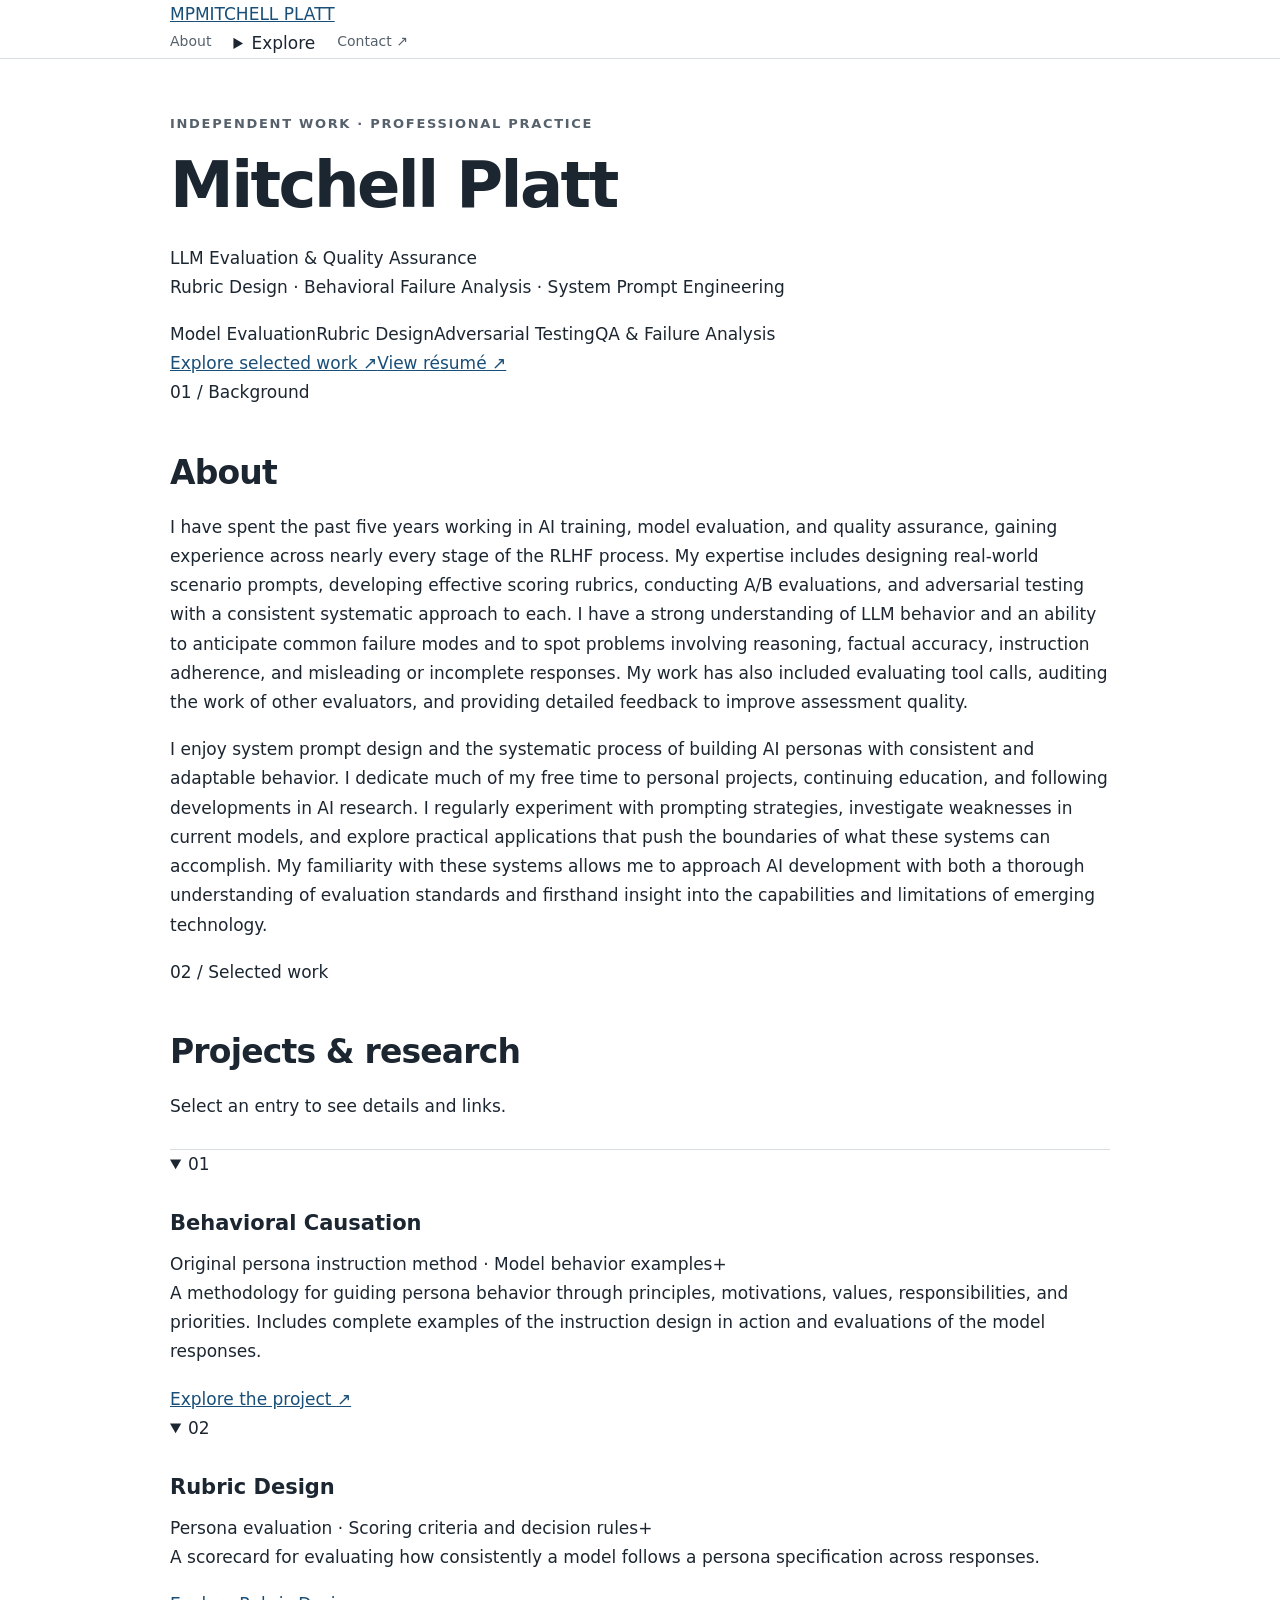
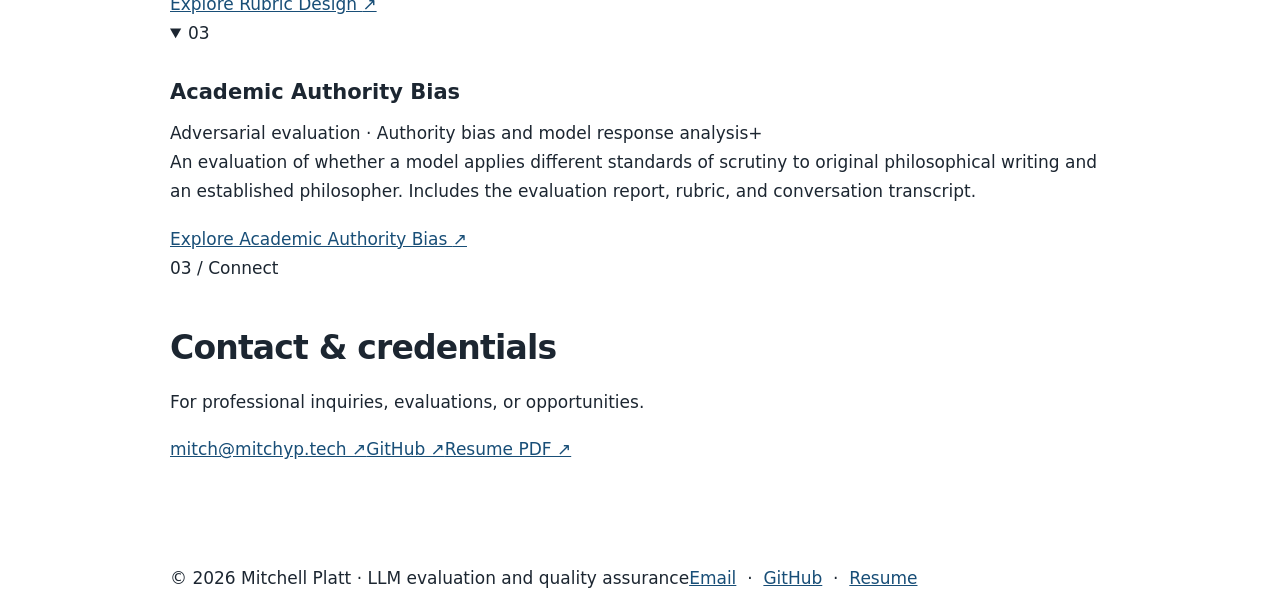
==== index.html @ de51c9d8 "Enhance index.html with meta tags and navigation updates Added meta tags for theme color and descrip" ====
<!doctype html><html lang="en"><head><meta charset="utf-8"><meta name="viewport" content="width=device-width, initial-scale=1"><meta name="theme-color" content="#0a1119"><meta name="description" content="Independent LLM evaluation, quality assurance, rubric design, and behavioral research by Mitchell Platt."><title>Mitchell Platt | LLM Evaluation &amp; Quality Assurance</title><link rel="stylesheet" href="/styles.css"></head><body><header class="site-header"><div class="wrap header-inner"><a class="logo" href="/index.html" aria-label="Home"><span class="logo-mark">MP</span><span>MITCHELL PLATT</span></a><nav class="top-links" aria-label="Main navigation"><a class="hide-mobile" href="/index.html#about">About</a><details class="menu"><summary>Explore</summary><div class="menu-content"><a href="/index.html#work">Selected work</a><a href="/projects/behavioral-causation.html">Behavioral Causation</a><a href="/projects/rubric-design.html">Rubric Design</a><a href="/projects/academic-authority-bias.html">Academic Authority Bias</a><a href="/assets/Mitchell_Platt_Resume.pdf" target="_blank">Resume ↗</a></div></details><a class="hide-mobile" href="mailto:mitch@mitchyp.tech">Contact ↗</a></nav></div></header><main>
<section class="hero"><div class="wrap"><div class="eyebrow tag">Independent work · Professional practice</div><h1><span class="title-gradient">Mitchell Platt</span></h1><p class="hero-sub">LLM Evaluation &amp; Quality Assurance<br>Rubric Design · Behavioral Failure Analysis · System Prompt Engineering</p><div class="microtags"><span>Model Evaluation</span><span>Rubric Design</span><span>Adversarial Testing</span><span>QA &amp; Failure Analysis</span></div><div class="actions"><a class="btn btn-primary" href="#work">Explore selected work <span aria-hidden="true">↗</span></a><a class="btn btn-secondary" href="/assets/Mitchell_Platt_Resume.pdf" target="_blank">View résumé <span aria-hidden="true">↗</span></a></div></div></section>
<section class="section" id="about"><div class="wrap"><div class="section-head"><div><div class="tag">01 / Background</div><h2>About</h2></div></div><div class="bio"><p>I have spent the past five years working in AI training, model evaluation, and quality assurance, gaining experience across nearly every stage of the RLHF process. My expertise includes designing real-world scenario prompts, developing effective scoring rubrics, conducting A/B evaluations, and adversarial testing with a consistent systematic approach to each. I have a strong understanding of LLM behavior and an ability to anticipate common failure modes and to spot problems involving reasoning, factual accuracy, instruction adherence, and misleading or incomplete responses. My work has also included evaluating tool calls, auditing the work of other evaluators, and providing detailed feedback to improve assessment quality.</p><p>I enjoy system prompt design and the systematic process of building AI personas with consistent and adaptable behavior. I dedicate much of my free time to personal projects, continuing education, and following developments in AI research. I regularly experiment with prompting strategies, investigate weaknesses in current models, and explore practical applications that push the boundaries of what these systems can accomplish. My familiarity with these systems allows me to approach AI development with both a thorough understanding of evaluation standards and firsthand insight into the capabilities and limitations of emerging technology.</p></div></div></section>
<section class="section" id="work"><div class="wrap"><div class="section-head"><div><div class="tag">02 / Selected work</div><h2>Projects &amp; research</h2></div><p class="section-note">Select an entry to see details and links.</p></div><div class="work-list">
<details class="work" open><summary><span class="work-number">01</span><span class="work-head"><h3>Behavioral Causation</h3><span class="work-sub">Original persona instruction method · Model behavior examples</span></span><span class="chev" aria-hidden="true">+</span></summary><div class="work-body"><p>A methodology for guiding persona behavior through principles, motivations, values, responsibilities, and priorities. Includes complete examples of the instruction design in action and evaluations of the model responses.</p><a class="inline-link" href="/projects/behavioral-causation.html">Explore the project <span aria-hidden="true">↗</span></a></div></details>
<details class="work" open><summary><span class="work-number">02</span><span class="work-head"><h3>Rubric Design</h3><span class="work-sub">Persona evaluation · Scoring criteria and decision rules</span></span><span class="chev" aria-hidden="true">+</span></summary><div class="work-body"><p>A scorecard for evaluating how consistently a model follows a persona specification across responses.</p><a class="inline-link" href="/projects/rubric-design.html">Explore Rubric Design <span aria-hidden="true">↗</span></a></div></details>
<details class="work" open><summary><span class="work-number">03</span><span class="work-head"><h3>Academic Authority Bias</h3><span class="work-sub">Adversarial evaluation · Authority bias and model response analysis</span></span><span class="chev" aria-hidden="true">+</span></summary><div class="work-body"><p>An evaluation of whether a model applies different standards of scrutiny to original philosophical writing and an established philosopher. Includes the evaluation report, rubric, and conversation transcript.</p><a class="inline-link" href="/projects/academic-authority-bias.html">Explore Academic Authority Bias <span aria-hidden="true">↗</span></a></div></details>
</div></div></section>
<section class="section" id="contact"><div class="wrap"><div class="tag">03 / Connect</div><div class="section-head"><h2>Contact &amp; credentials</h2></div><p class="section-note">For professional inquiries, evaluations, or opportunities.</p><div class="actions"><a class="btn btn-primary" href="mailto:mitch@mitchyp.tech">mitch@mitchyp.tech ↗</a><a class="btn btn-secondary" href="https://github.com/mitch-platt" target="_blank" rel="noopener noreferrer">GitHub ↗</a><a class="btn btn-secondary" href="/assets/Mitchell_Platt_Resume.pdf" target="_blank">Resume PDF ↗</a></div></div></section>
</main><footer class="foot"><div class="wrap foot-inner"><span>© 2026 Mitchell Platt · LLM evaluation and quality assurance</span><span><a href="mailto:mitch@mitchyp.tech">Email</a> &nbsp;·&nbsp; <a href="https://github.com/mitch-platt" target="_blank" rel="noopener noreferrer">GitHub</a> &nbsp;·&nbsp; <a href="/assets/Mitchell_Platt_Resume.pdf">Resume</a></span></div></footer></body></html>
---- styles.css ----
:root{color-scheme:light;--ink:#1c2631;--muted:#56616c;--line:#d7dde3;--bg:#fff;--accent:#184e77}*{box-sizing:border-box}html{scroll-behavior:smooth}body{margin:0;background:var(--bg);color:var(--ink);font:17px/1.72 system-ui,-apple-system,Segoe UI,Arial,sans-serif}a{color:var(--accent)}.wrap{width:min(100% - 44px,940px);margin:auto}.site-header{border-bottom:1px solid var(--line);background:#fff}.header{display:flex;justify-content:space-between;align-items:center;gap:20px;padding:20px 0}.brand{font-size:15px;font-weight:750;text-decoration:none;color:var(--ink);letter-spacing:.035em}nav{display:flex;gap:22px;flex-wrap:wrap}nav a{font-size:14px;text-decoration:none;color:var(--muted)}nav a:hover,a:hover{text-decoration:underline}main{padding:54px 0 100px}.eyebrow{font-size:13px;letter-spacing:.13em;text-transform:uppercase;color:var(--muted);font-weight:650}h1{font-size:clamp(38px,6vw,64px);line-height:1.12;letter-spacing:-.04em;margin:14px 0 22px}h2{font-size:clamp(24px,3vw,33px);line-height:1.3;letter-spacing:-.025em;margin:44px 0 18px}h3{font-size:21px;line-height:1.35;margin:30px 0 12px}p{margin:0 0 18px}.intro{font-size:21px;max-width:740px}.muted{color:var(--muted)}.rule{border:0;border-top:1px solid var(--line);margin:42px 0}.work-list{border-top:1px solid var(--line);margin-top:28px}.work-item{padding:27px 0;border-bottom:1px solid var(--line)}.work-item a{font-size:25px;font-weight:650;letter-spacing:-.025em;text-decoration:none}.work-item p{margin:9px 0 0;color:var(--muted)}.reading{max-width:800px}.reading p{white-space:pre-wrap}.reading ul,.reading ol{padding-left:25px}.reading li{margin:0 0 10px;white-space:pre-wrap}.reading table{border-collapse:collapse;width:100%;font-size:15px;margin:25px 0;display:block;overflow-x:auto}.reading th,.reading td{border:1px solid var(--line);padding:10px 12px;vertical-align:top;min-width:110px}.reading th{background:#f3f6f8;text-align:left}.reading blockquote{margin:22px 0;padding:0 0 0 22px;border-left:3px solid #9ab3c8}.subnav{display:flex;gap:10px;flex-wrap:wrap;margin:30px 0 40px}.subnav a{border:1px solid var(--line);border-radius:4px;padding:8px 12px;text-decoration:none;font-size:14px}.document{padding-top:12px}.document + .document{margin-top:64px;border-top:2px solid var(--line)}.document-title{font-size:28px}.document-source{font-size:13px;color:var(--muted);margin-bottom:25px}.viewer{width:100%;height:78vh;min-height:600px;border:1px solid var(--line)}.footer{border-top:1px solid var(--line);padding:30px 0;color:var(--muted);font-size:14px}.footer a{margin-right:20px}.original-html .actions,.original-html .back,.original-html .project-nav{display:none}.original-html .project-layout{display:block}.original-html .project-content{max-width:800px}.original-html .hero,.original-html .section{padding:0}.original-html .wrap{width:auto}.original-html pre{white-space:pre-wrap;overflow-wrap:anywhere;background:#f4f6f8;padding:18px;font-size:14px}.original-html .persona-block,.original-html .message,.original-html .transcript-entry{border-bottom:1px solid var(--line);padding:14px 0}.original-html details{margin:14px 0}.original-html summary{cursor:pointer;font-weight:600}@media(max-width:650px){body{font-size:16px}.header{align-items:flex-start;flex-direction:column}main{padding-top:35px}.viewer{min-height:460px;height:65vh}}
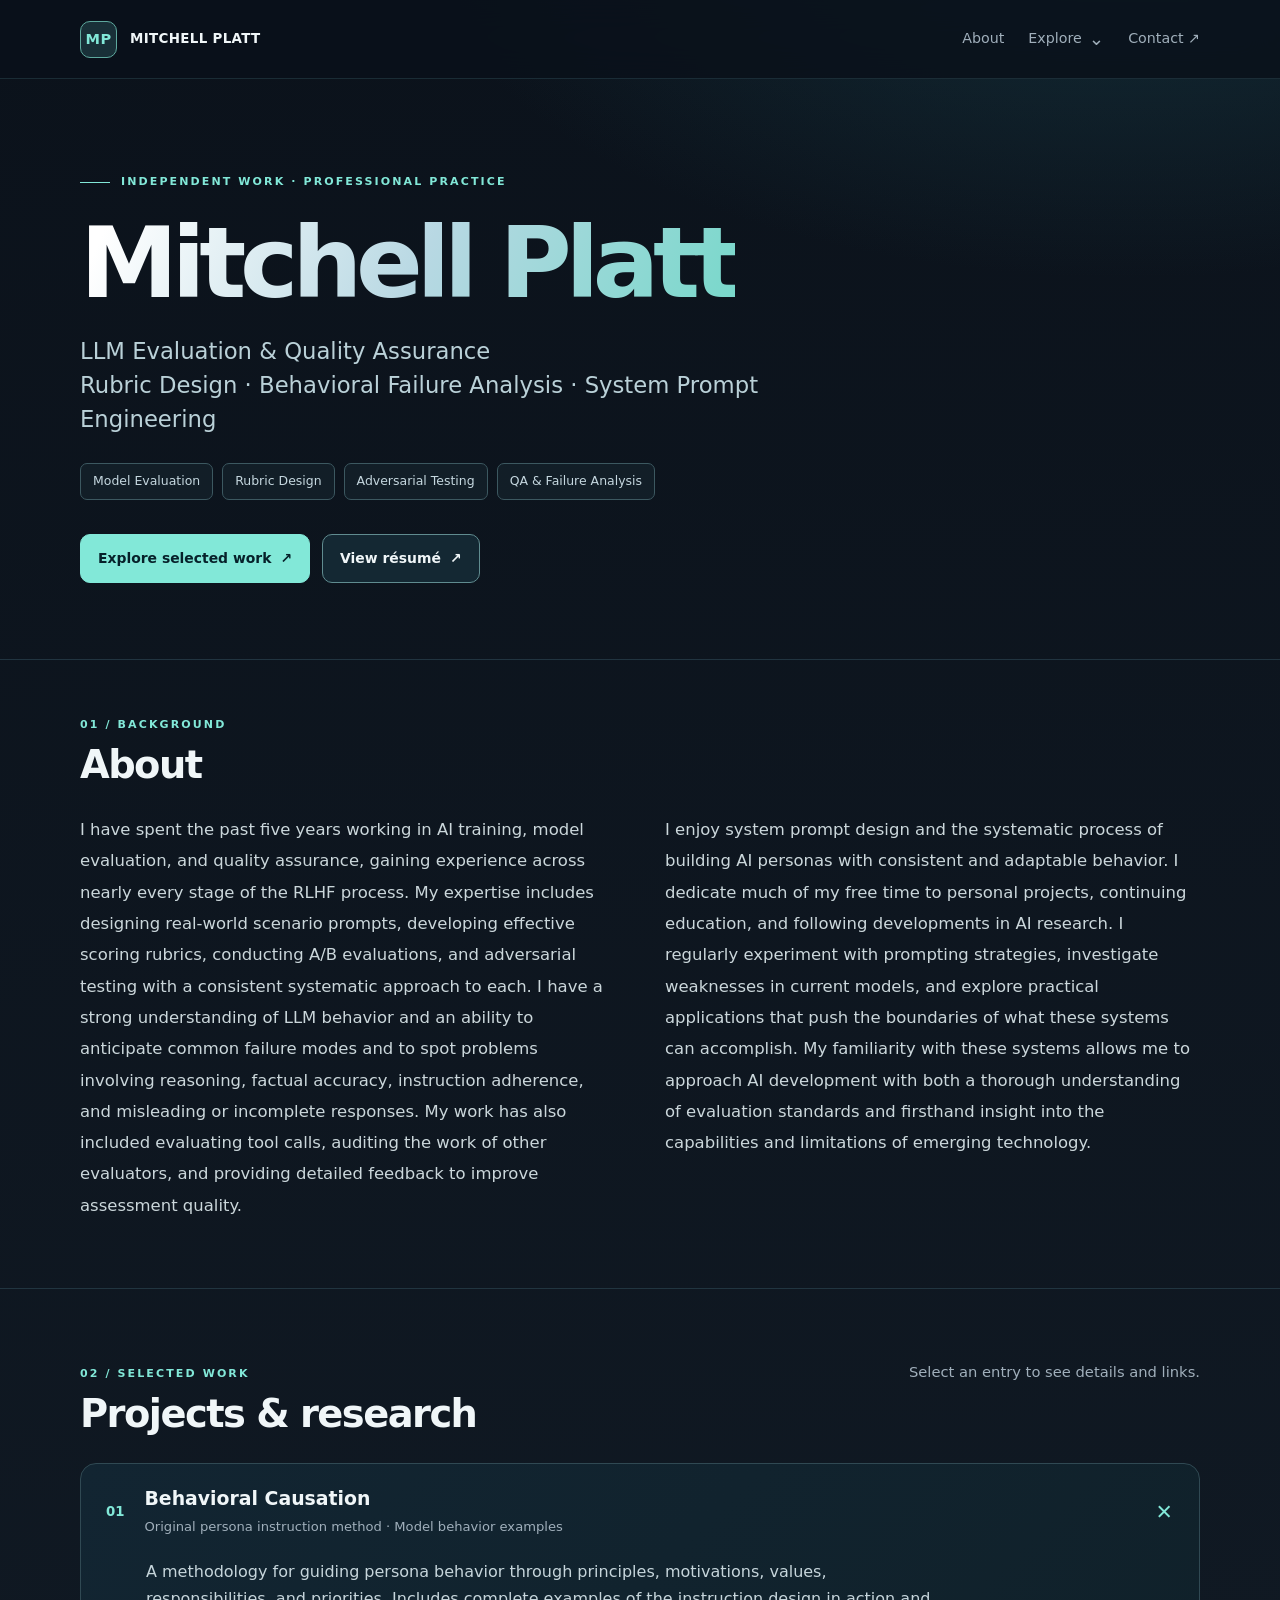
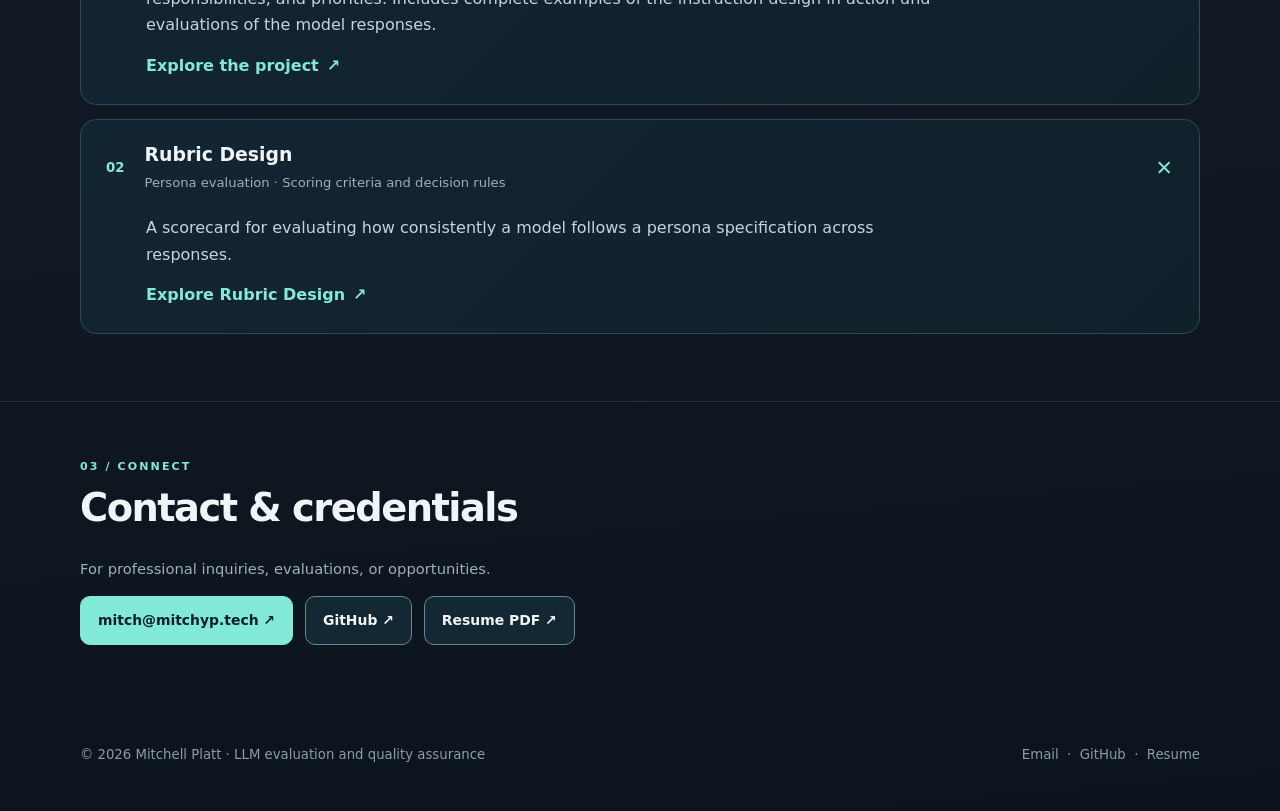
==== commit 041c12f9: "Fix HTML structure and formatting issues" ====
--- a/index.html
+++ b/index.html
@@ -1,10 +1,9 @@
-<!doctype html><html lang="en"><head><meta charset="utf-8"><meta name="viewport" content="width=device-width, initial-scale=1"><meta name="theme-color" content="#0a1119"><meta name="description" content="Independent LLM evaluation, quality assurance, rubric design, and behavioral research by Mitchell Platt."><title>Mitchell Platt | LLM Evaluation &amp; Quality Assurance</title><link rel="stylesheet" href="/styles.css"></head><body><header class="site-header"><div class="wrap header-inner"><a class="logo" href="/index.html" aria-label="Home"><span class="logo-mark">MP</span><span>MITCHELL PLATT</span></a><nav class="top-links" aria-label="Main navigation"><a class="hide-mobile" href="/index.html#about">About</a><details class="menu"><summary>Explore</summary><div class="menu-content"><a href="/index.html#work">Selected work</a><a href="/projects/behavioral-causation.html">Behavioral Causation</a><a href="/projects/rubric-design.html">Rubric Design</a><a href="/projects/academic-authority-bias.html">Academic Authority Bias</a><a href="/assets/Mitchell_Platt_Resume.pdf" target="_blank">Resume ↗</a></div></details><a class="hide-mobile" href="mailto:mitch@mitchyp.tech">Contact ↗</a></nav></div></header><main>
+<!doctype html><html lang="en"><head><meta charset="utf-8"><meta name="viewport" content="width=device-width, initial-scale=1"><meta name="theme-color" content="#0a1119"><meta name="description" content="Independent LLM evaluation, quality assurance, rubric design, and behavioral research by Mitchell Platt."><title>Mitchell Platt | LLM Evaluation &amp; Quality Assurance</title><link rel="stylesheet" href="/styles.css"></head><body><header class="site-header"><div class="wrap header-inner"><a class="logo" href="/index.html" aria-label="Home"><span class="logo-mark">MP</span><span>MITCHELL PLATT</span></a><nav class="top-links" aria-label="Main navigation"><a class="hide-mobile" href="/index.html#about">About</a><details class="menu"><summary>Explore</summary><div class="menu-content"><a href="/index.html#work">Selected work</a><a href="/projects/behavioral-causation.html">Behavioral Causation</a><a href="/projects/rubric-design.html">Rubric Design</a><a href="/assets/Mitchell_Platt_Resume.pdf" target="_blank">Resume ↗</a></div></details><a class="hide-mobile" href="mailto:mitch@mitchyp.tech">Contact ↗</a></nav></div></header><main>
 <section class="hero"><div class="wrap"><div class="eyebrow tag">Independent work · Professional practice</div><h1><span class="title-gradient">Mitchell Platt</span></h1><p class="hero-sub">LLM Evaluation &amp; Quality Assurance<br>Rubric Design · Behavioral Failure Analysis · System Prompt Engineering</p><div class="microtags"><span>Model Evaluation</span><span>Rubric Design</span><span>Adversarial Testing</span><span>QA &amp; Failure Analysis</span></div><div class="actions"><a class="btn btn-primary" href="#work">Explore selected work <span aria-hidden="true">↗</span></a><a class="btn btn-secondary" href="/assets/Mitchell_Platt_Resume.pdf" target="_blank">View résumé <span aria-hidden="true">↗</span></a></div></div></section>
 <section class="section" id="about"><div class="wrap"><div class="section-head"><div><div class="tag">01 / Background</div><h2>About</h2></div></div><div class="bio"><p>I have spent the past five years working in AI training, model evaluation, and quality assurance, gaining experience across nearly every stage of the RLHF process. My expertise includes designing real-world scenario prompts, developing effective scoring rubrics, conducting A/B evaluations, and adversarial testing with a consistent systematic approach to each. I have a strong understanding of LLM behavior and an ability to anticipate common failure modes and to spot problems involving reasoning, factual accuracy, instruction adherence, and misleading or incomplete responses. My work has also included evaluating tool calls, auditing the work of other evaluators, and providing detailed feedback to improve assessment quality.</p><p>I enjoy system prompt design and the systematic process of building AI personas with consistent and adaptable behavior. I dedicate much of my free time to personal projects, continuing education, and following developments in AI research. I regularly experiment with prompting strategies, investigate weaknesses in current models, and explore practical applications that push the boundaries of what these systems can accomplish. My familiarity with these systems allows me to approach AI development with both a thorough understanding of evaluation standards and firsthand insight into the capabilities and limitations of emerging technology.</p></div></div></section>
 <section class="section" id="work"><div class="wrap"><div class="section-head"><div><div class="tag">02 / Selected work</div><h2>Projects &amp; research</h2></div><p class="section-note">Select an entry to see details and links.</p></div><div class="work-list">
 <details class="work" open><summary><span class="work-number">01</span><span class="work-head"><h3>Behavioral Causation</h3><span class="work-sub">Original persona instruction method · Model behavior examples</span></span><span class="chev" aria-hidden="true">+</span></summary><div class="work-body"><p>A methodology for guiding persona behavior through principles, motivations, values, responsibilities, and priorities. Includes complete examples of the instruction design in action and evaluations of the model responses.</p><a class="inline-link" href="/projects/behavioral-causation.html">Explore the project <span aria-hidden="true">↗</span></a></div></details>
 <details class="work" open><summary><span class="work-number">02</span><span class="work-head"><h3>Rubric Design</h3><span class="work-sub">Persona evaluation · Scoring criteria and decision rules</span></span><span class="chev" aria-hidden="true">+</span></summary><div class="work-body"><p>A scorecard for evaluating how consistently a model follows a persona specification across responses.</p><a class="inline-link" href="/projects/rubric-design.html">Explore Rubric Design <span aria-hidden="true">↗</span></a></div></details>
-<details class="work" open><summary><span class="work-number">03</span><span class="work-head"><h3>Academic Authority Bias</h3><span class="work-sub">Adversarial evaluation · Authority bias and model response analysis</span></span><span class="chev" aria-hidden="true">+</span></summary><div class="work-body"><p>An evaluation of whether a model applies different standards of scrutiny to original philosophical writing and an established philosopher. Includes the evaluation report, rubric, and conversation transcript.</p><a class="inline-link" href="/projects/academic-authority-bias.html">Explore Academic Authority Bias <span aria-hidden="true">↗</span></a></div></details>
 </div></div></section>
 <section class="section" id="contact"><div class="wrap"><div class="tag">03 / Connect</div><div class="section-head"><h2>Contact &amp; credentials</h2></div><p class="section-note">For professional inquiries, evaluations, or opportunities.</p><div class="actions"><a class="btn btn-primary" href="mailto:mitch@mitchyp.tech">mitch@mitchyp.tech ↗</a><a class="btn btn-secondary" href="https://github.com/mitch-platt" target="_blank" rel="noopener noreferrer">GitHub ↗</a><a class="btn btn-secondary" href="/assets/Mitchell_Platt_Resume.pdf" target="_blank">Resume PDF ↗</a></div></div></section>
 </main><footer class="foot"><div class="wrap foot-inner"><span>© 2026 Mitchell Platt · LLM evaluation and quality assurance</span><span><a href="mailto:mitch@mitchyp.tech">Email</a> &nbsp;·&nbsp; <a href="https://github.com/mitch-platt" target="_blank" rel="noopener noreferrer">GitHub</a> &nbsp;·&nbsp; <a href="/assets/Mitchell_Platt_Resume.pdf">Resume</a></span></div></footer></body></html>
--- a/styles.css
+++ b/styles.css
@@ -1,2 +1,24 @@
 
-:root{color-scheme:light;--ink:#1c2631;--muted:#56616c;--line:#d7dde3;--bg:#fff;--accent:#184e77}*{box-sizing:border-box}html{scroll-behavior:smooth}body{margin:0;background:var(--bg);color:var(--ink);font:17px/1.72 system-ui,-apple-system,Segoe UI,Arial,sans-serif}a{color:var(--accent)}.wrap{width:min(100% - 44px,940px);margin:auto}.site-header{border-bottom:1px solid var(--line);background:#fff}.header{display:flex;justify-content:space-between;align-items:center;gap:20px;padding:20px 0}.brand{font-size:15px;font-weight:750;text-decoration:none;color:var(--ink);letter-spacing:.035em}nav{display:flex;gap:22px;flex-wrap:wrap}nav a{font-size:14px;text-decoration:none;color:var(--muted)}nav a:hover,a:hover{text-decoration:underline}main{padding:54px 0 100px}.eyebrow{font-size:13px;letter-spacing:.13em;text-transform:uppercase;color:var(--muted);font-weight:650}h1{font-size:clamp(38px,6vw,64px);line-height:1.12;letter-spacing:-.04em;margin:14px 0 22px}h2{font-size:clamp(24px,3vw,33px);line-height:1.3;letter-spacing:-.025em;margin:44px 0 18px}h3{font-size:21px;line-height:1.35;margin:30px 0 12px}p{margin:0 0 18px}.intro{font-size:21px;max-width:740px}.muted{color:var(--muted)}.rule{border:0;border-top:1px solid var(--line);margin:42px 0}.work-list{border-top:1px solid var(--line);margin-top:28px}.work-item{padding:27px 0;border-bottom:1px solid var(--line)}.work-item a{font-size:25px;font-weight:650;letter-spacing:-.025em;text-decoration:none}.work-item p{margin:9px 0 0;color:var(--muted)}.reading{max-width:800px}.reading p{white-space:pre-wrap}.reading ul,.reading ol{padding-left:25px}.reading li{margin:0 0 10px;white-space:pre-wrap}.reading table{border-collapse:collapse;width:100%;font-size:15px;margin:25px 0;display:block;overflow-x:auto}.reading th,.reading td{border:1px solid var(--line);padding:10px 12px;vertical-align:top;min-width:110px}.reading th{background:#f3f6f8;text-align:left}.reading blockquote{margin:22px 0;padding:0 0 0 22px;border-left:3px solid #9ab3c8}.subnav{display:flex;gap:10px;flex-wrap:wrap;margin:30px 0 40px}.subnav a{border:1px solid var(--line);border-radius:4px;padding:8px 12px;text-decoration:none;font-size:14px}.document{padding-top:12px}.document + .document{margin-top:64px;border-top:2px solid var(--line)}.document-title{font-size:28px}.document-source{font-size:13px;color:var(--muted);margin-bottom:25px}.viewer{width:100%;height:78vh;min-height:600px;border:1px solid var(--line)}.footer{border-top:1px solid var(--line);padding:30px 0;color:var(--muted);font-size:14px}.footer a{margin-right:20px}.original-html .actions,.original-html .back,.original-html .project-nav{display:none}.original-html .project-layout{display:block}.original-html .project-content{max-width:800px}.original-html .hero,.original-html .section{padding:0}.original-html .wrap{width:auto}.original-html pre{white-space:pre-wrap;overflow-wrap:anywhere;background:#f4f6f8;padding:18px;font-size:14px}.original-html .persona-block,.original-html .message,.original-html .transcript-entry{border-bottom:1px solid var(--line);padding:14px 0}.original-html details{margin:14px 0}.original-html summary{cursor:pointer;font-weight:600}@media(max-width:650px){body{font-size:16px}.header{align-items:flex-start;flex-direction:column}main{padding-top:35px}.viewer{min-height:460px;height:65vh}}
+:root{color-scheme:dark;--bg:#0a1119;--bg2:#101d29;--panel:#10202c;--ink:#f0f6f8;--muted:#a0afbb;--line:#29414d;--aqua:#82e8d8;--blue:#b2c7f1;--max:1120px}
+*{box-sizing:border-box}html{scroll-behavior:smooth}body{margin:0;background:radial-gradient(ellipse 1000px 520px at 88% -4%,#183d48aa,transparent 72%),linear-gradient(175deg,#0b121b,#101923 70%,#0b131c);color:var(--ink);font-family:Inter,ui-sans-serif,system-ui,-apple-system,BlinkMacSystemFont,"Segoe UI",sans-serif;line-height:1.65;min-height:100vh}
+a{color:inherit;text-decoration:none}a:focus-visible,summary:focus-visible{outline:2px solid var(--aqua);outline-offset:4px;border-radius:3px} .wrap{width:min(var(--max),calc(100% - 64px));margin:0 auto}
+.site-header{position:sticky;top:0;z-index:5;backdrop-filter:blur(16px);background:#0a111bd8;border-bottom:1px solid #29414d91}.header-inner{display:flex;align-items:center;justify-content:space-between;min-height:78px;gap:24px}.logo{display:flex;align-items:center;gap:13px;font-weight:800;letter-spacing:.02em}.logo-mark{height:37px;width:37px;display:grid;place-items:center;border:1px solid #5ea99e;color:var(--aqua);font-size:.91rem;border-radius:10px;background:#193038}.logo span:last-child{font-size:.84rem}.top-links{display:flex;align-items:center;gap:24px;color:var(--muted);font-size:.89rem}.top-links a:hover, .text-link:hover{color:var(--aqua)}.menu{position:relative}.menu summary{cursor:pointer;list-style:none;display:flex;align-items:center;gap:7px}.menu summary::-webkit-details-marker{display:none}.menu summary:after{content:'⌄';font-size:1.15rem}.menu[open] summary:after{transform:rotate(180deg)}.menu-content{position:absolute;right:0;top:34px;background:#122430;border:1px solid var(--line);border-radius:14px;min-width:250px;padding:10px;box-shadow:0 24px 56px #0008}.menu-content a{display:block;padding:10px 12px;border-radius:8px}.menu-content a:hover{background:#1b3541}.tag{font-size:.69rem;letter-spacing:.19em;text-transform:uppercase;font-weight:760;color:var(--aqua)}
+.hero{padding:94px 0 76px;position:relative}.eyebrow{display:flex;align-items:center;gap:11px;margin-bottom:22px}.eyebrow:before{content:'';width:30px;height:1px;background:var(--aqua)}h1{font-size:clamp(3.2rem,7.7vw,6.5rem);line-height:1.02;letter-spacing:-.064em;font-weight:770;margin:0 0 20px}.title-gradient{background:linear-gradient(115deg,#fff 5%,#b8d8e3 52%,#77d8ca);background-clip:text;color:transparent}.hero-sub{font-size:clamp(1.1rem,2vw,1.42rem);max-width:790px;line-height:1.5;font-weight:440;color:#bad1d8;margin:0 0 27px}.microtags{display:flex;gap:9px;flex-wrap:wrap;margin:26px 0 34px}.microtags span{padding:7px 12px;border:1px solid #3c5860;border-radius:7px;color:#c5d7df;font-size:.78rem;background:#1b2d3670}.actions{display:flex;gap:12px;flex-wrap:wrap}.btn{display:inline-flex;align-items:center;justify-content:center;gap:9px;padding:12px 17px;border:1px solid #608c90;border-radius:10px;font-size:.87rem;font-weight:700;transition:.18s}.btn:hover{transform:translateY(-2px);border-color:var(--aqua)}.btn-primary{background:var(--aqua);color:#06212a;border-color:var(--aqua)}.btn-primary:hover{background:#b0f4e9}.btn-secondary{background:#142833}.section{padding:56px 0 67px;border-top:1px solid #29414db6}.section-head{display:flex;align-items:baseline;justify-content:space-between;gap:20px;margin-bottom:28px}.section-head h2{font-size:clamp(1.7rem,3vw,2.5rem);line-height:1.1;letter-spacing:-.04em;margin:10px 0 0}.section-note{color:var(--muted);font-size:.92rem}.bio{columns:2;column-gap:50px;font-size:1.03rem;color:#cbd7db;line-height:1.9}.bio p{margin-top:0;break-inside:avoid}.work-list{display:grid;gap:14px}.work{border:1px solid #304953;border-radius:16px;background:linear-gradient(135deg,#122532,#10212a);overflow:hidden}.work summary{padding:22px 25px;list-style:none;display:flex;align-items:center;gap:20px;cursor:pointer}.work summary::-webkit-details-marker{display:none}.work summary:hover{background:#1b303a}.work-number{font-size:.83rem;font-weight:750;color:var(--aqua);font-variant-numeric:tabular-nums}.work-head{flex:1;min-width:0}.work h3{margin:0;font-size:1.18rem;line-height:1.3}.work-sub{display:block;margin-top:5px;color:var(--muted);font-size:.82rem}.chev{font-size:1.5rem;color:var(--aqua);transition:transform .15s}.work[open] .chev{transform:rotate(45deg)}.work-body{padding:0 25px 25px 65px;color:#c6d5db}.work-body p{max-width:800px;margin:0 0 14px}.inline-link{display:inline-flex;color:var(--aqua);gap:8px;align-items:center;font-weight:700}.inline-link:hover{text-decoration:underline}.rule{height:1px;background:var(--line);margin:25px 0}.foot{padding:32px 0 45px;color:#899da8;font-size:.83rem}.foot-inner{display:flex;gap:20px;flex-wrap:wrap;justify-content:space-between}.foot a:hover{color:var(--aqua)}
+.project{padding:68px 0 85px}.back{font-size:.88rem;color:var(--aqua);display:inline-block;margin-bottom:36px}.project h1{font-size:clamp(2.6rem,6vw,4.7rem);max-width:970px}.lead{font-size:1.19rem;color:#bacfd7;max-width:800px;line-height:1.75}.project-layout{display:grid;grid-template-columns:220px minmax(0,1fr);gap:46px;margin-top:62px}.project-nav{align-self:start;position:sticky;top:108px;border-left:1px solid var(--line);padding-left:17px;font-size:.86rem}.project-nav a{display:block;color:var(--muted);padding:6px 0}.project-nav a:hover{color:var(--aqua)}.project-content{min-width:0}.project-content section{padding-bottom:30px;border-bottom:1px solid var(--line);margin-bottom:42px}.project-content h2{font-size:1.8rem;letter-spacing:-.035em;line-height:1.2;margin:0 0 20px}.project-content p{color:#cedce1;line-height:1.83;margin:0 0 16px}.note{border-left:3px solid var(--aqua);padding:16px 20px;background:#14323a;color:#cbdde0;border-radius:0 10px 10px 0;font-size:.89rem;line-height:1.6}.long-text{border:1px solid var(--line);border-radius:14px;background:#0b1821;padding:22px;margin:16px 0 20px;white-space:normal}.long-text p{font-size:.92rem;margin:0 0 16px}.long-text p:last-child{margin-bottom:0}.case{border:1px solid var(--line);border-radius:14px;margin:16px 0;background:#10202b;overflow:hidden}.case summary{list-style:none;cursor:pointer;padding:16px 20px;font-size:.91rem;font-weight:700}.case summary::-webkit-details-marker{display:none}.case summary:after{content:'+';float:right;color:var(--aqua);font-size:1.1rem}.case[open] summary:after{content:'−'}.case-body{border-top:1px solid var(--line);padding:22px}.small-title{font-weight:750;color:var(--aqua)!important;font-size:.7rem!important;letter-spacing:.13em;text-transform:uppercase;margin:0 0 10px!important}
+@media(max-width:760px){.wrap{width:min(100% - 36px,var(--max))}.site-header .header-inner{min-height:68px}.hero{padding:70px 0 58px}.bio{columns:1}.section{padding:46px 0}.top-links{gap:13px}.top-links>.hide-mobile{display:none}.work summary{padding:19px}.work-body{padding:0 18px 22px 44px}.project-layout{display:block;margin-top:38px}.project-nav{display:none}.project{padding:45px 0}.foot-inner{display:block}.foot-inner span{display:block;margin-bottom:9px}}
+@media(prefers-reduced-motion:reduce){html{scroll-behavior:auto}*{transition:none!important}}
+
+/* Behavioral Causation: side-by-side persona demonstrations */
+.persona-grid{display:grid;grid-template-columns:repeat(2,minmax(0,1fr));gap:22px;align-items:start;margin-top:28px}
+.persona-panel{min-width:0}
+.persona-panel h3{font-size:1.35rem;letter-spacing:-.025em;line-height:1.3;margin:0 0 6px}
+.project-content .persona-subtitle{font-size:.9rem;color:var(--muted);margin-bottom:19px;min-height:2.4em}
+.persona-panel .persona-instructions{margin:10px 0 24px;overflow-wrap:anywhere}
+.persona-panel .persona-instructions p{font-size:.89rem;line-height:1.7}
+.conversation-heading{font-size:1rem;margin:0 0 12px;color:var(--ink)}
+.persona-panel .case{margin:12px 0}
+.persona-panel .case summary{line-height:1.5;overflow-wrap:anywhere}
+.persona-panel .case-body{padding:18px}
+.persona-panel .case-body p{font-size:.91rem;overflow-wrap:anywhere;line-height:1.75}
+.evaluation-placeholder{font-style:italic;color:var(--muted)!important}
+@media(max-width:1020px){.persona-grid{grid-template-columns:1fr;gap:35px}.project-content .persona-subtitle{min-height:0}}
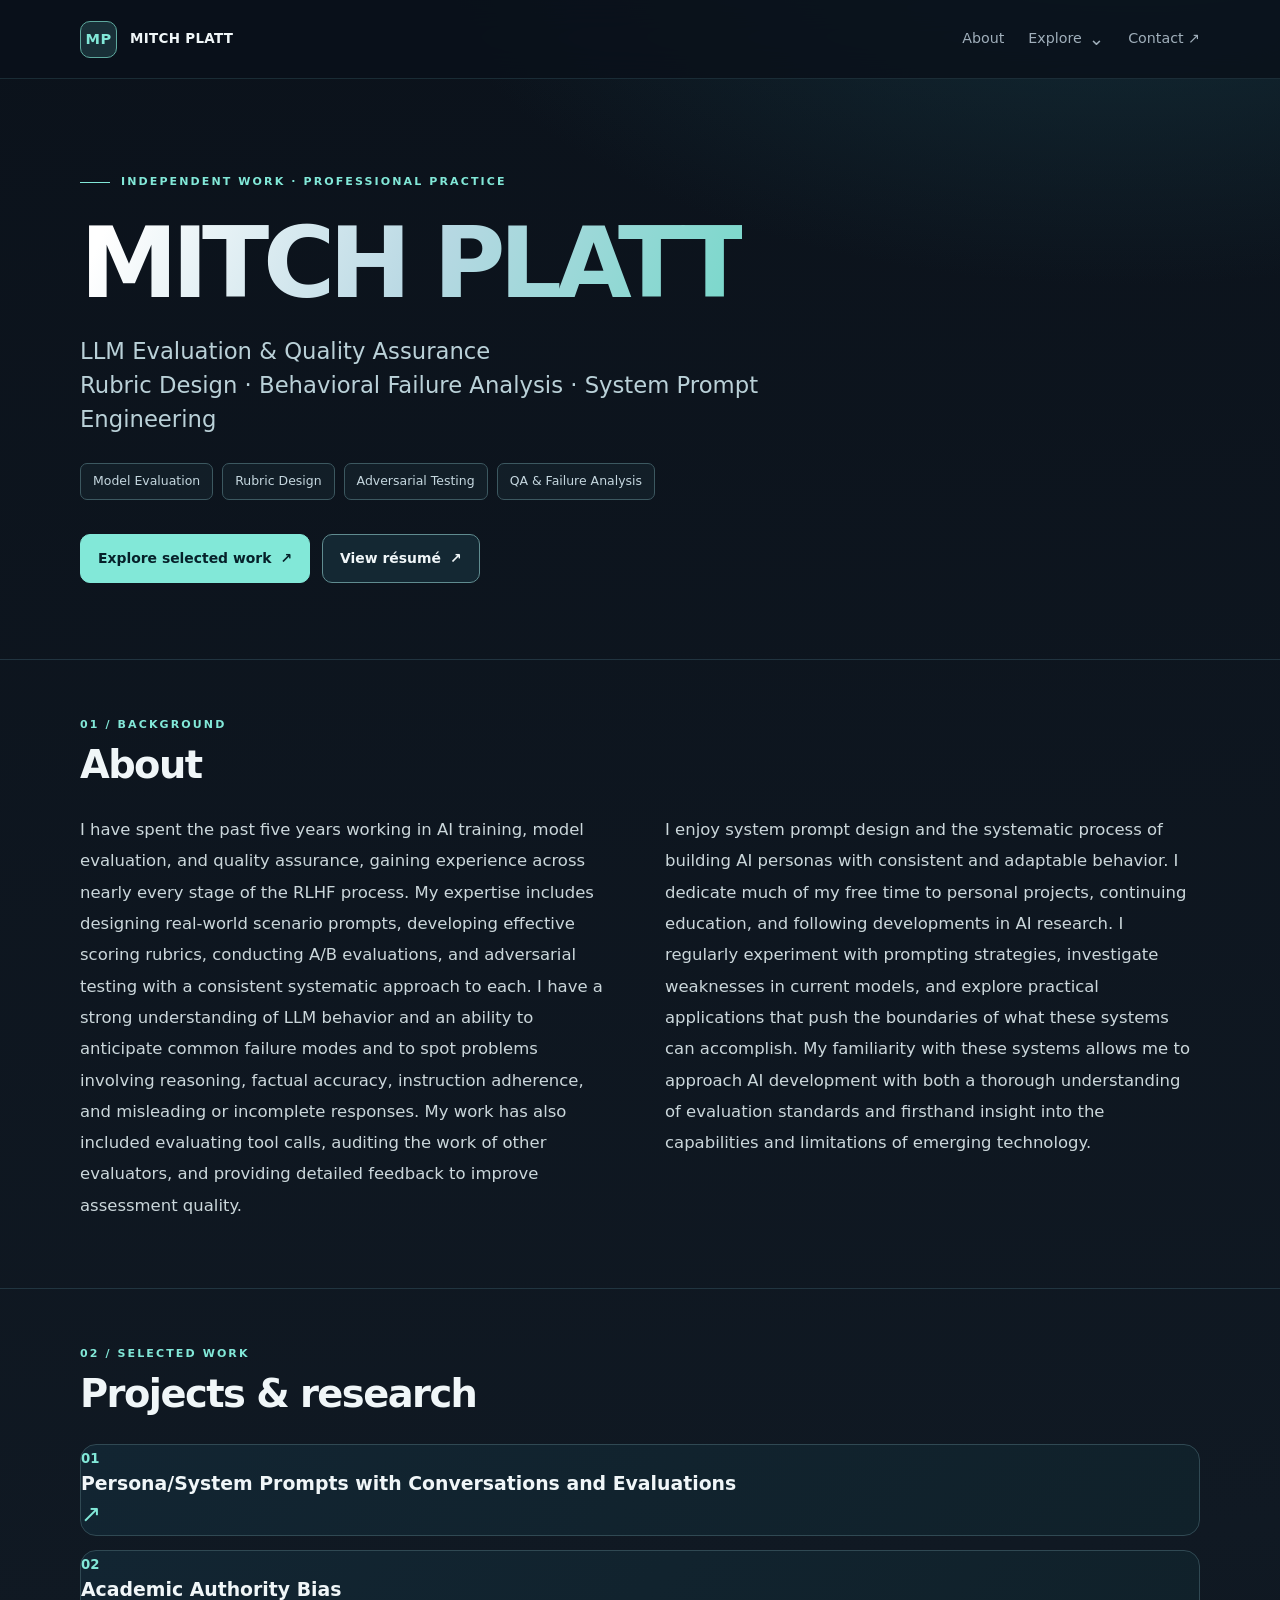
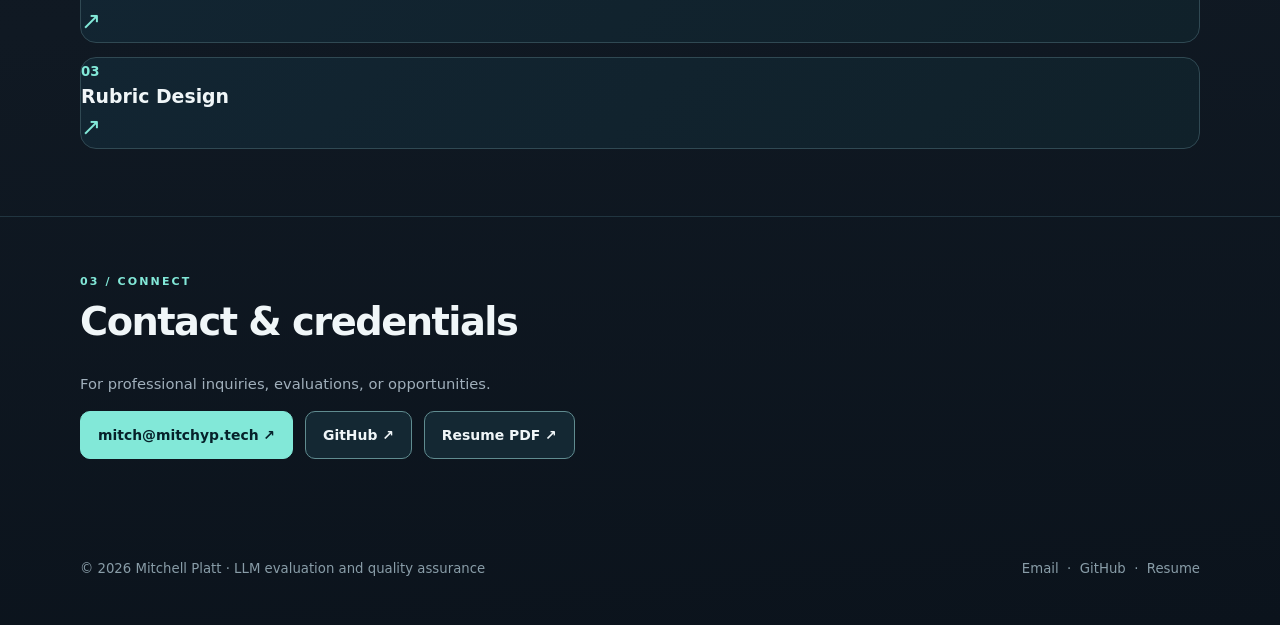
==== commit b60a8dc9: "Refactor index.html for improved structure and content Updated HTML structure and content for clarit" ====
--- a/index.html
+++ b/index.html
@@ -1,9 +1,7 @@
-<!doctype html><html lang="en"><head><meta charset="utf-8"><meta name="viewport" content="width=device-width, initial-scale=1"><meta name="theme-color" content="#0a1119"><meta name="description" content="Independent LLM evaluation, quality assurance, rubric design, and behavioral research by Mitchell Platt."><title>Mitchell Platt | LLM Evaluation &amp; Quality Assurance</title><link rel="stylesheet" href="/styles.css"></head><body><header class="site-header"><div class="wrap header-inner"><a class="logo" href="/index.html" aria-label="Home"><span class="logo-mark">MP</span><span>MITCHELL PLATT</span></a><nav class="top-links" aria-label="Main navigation"><a class="hide-mobile" href="/index.html#about">About</a><details class="menu"><summary>Explore</summary><div class="menu-content"><a href="/index.html#work">Selected work</a><a href="/projects/behavioral-causation.html">Behavioral Causation</a><a href="/projects/rubric-design.html">Rubric Design</a><a href="/assets/Mitchell_Platt_Resume.pdf" target="_blank">Resume ↗</a></div></details><a class="hide-mobile" href="mailto:mitch@mitchyp.tech">Contact ↗</a></nav></div></header><main>
-<section class="hero"><div class="wrap"><div class="eyebrow tag">Independent work · Professional practice</div><h1><span class="title-gradient">Mitchell Platt</span></h1><p class="hero-sub">LLM Evaluation &amp; Quality Assurance<br>Rubric Design · Behavioral Failure Analysis · System Prompt Engineering</p><div class="microtags"><span>Model Evaluation</span><span>Rubric Design</span><span>Adversarial Testing</span><span>QA &amp; Failure Analysis</span></div><div class="actions"><a class="btn btn-primary" href="#work">Explore selected work <span aria-hidden="true">↗</span></a><a class="btn btn-secondary" href="/assets/Mitchell_Platt_Resume.pdf" target="_blank">View résumé <span aria-hidden="true">↗</span></a></div></div></section>
+<!DOCTYPE html>
+<html lang="en"><head><meta charset="utf-8"/><meta content="width=device-width, initial-scale=1" name="viewport"/><meta content="#0a1119" name="theme-color"/><meta content="Independent LLM evaluation, quality assurance, rubric design, and behavioral research by Mitchell Platt." name="description"/><title>MITCH PLATT | LLM Evaluation &amp; Quality Assurance</title><link href="/styles.css" rel="stylesheet"/></head><body><header class="site-header"><div class="wrap header-inner"><a aria-label="Home" class="logo" href="/index.html"><span class="logo-mark">MP</span><span>MITCH PLATT</span></a><nav aria-label="Main navigation" class="top-links"><a class="hide-mobile" href="/index.html#about">About</a><details class="menu"><summary>Explore</summary><div class="menu-content"><a href="/index.html#work">Selected work</a><a href="/projects/persona-system-prompts.html">Persona/System Prompts with Conversations and Evaluations</a><a href="/projects/academic-authority-bias.html">Academic Authority Bias</a><a href="/projects/rubric-design.html">Rubric Design</a><a href="/assets/Mitchell_Platt_Resume.pdf">Resume ↗</a></div></details><a class="hide-mobile" href="mailto:mitch@mitchyp.tech">Contact ↗</a></nav></div></header><main>
+<section class="hero"><div class="wrap"><div class="eyebrow tag">Independent work · Professional practice</div><h1><span class="title-gradient">MITCH PLATT</span></h1><p class="hero-sub">LLM Evaluation &amp; Quality Assurance<br/>Rubric Design · Behavioral Failure Analysis · System Prompt Engineering</p><div class="microtags"><span>Model Evaluation</span><span>Rubric Design</span><span>Adversarial Testing</span><span>QA &amp; Failure Analysis</span></div><div class="actions"><a class="btn btn-primary" href="#work">Explore selected work <span aria-hidden="true">↗</span></a><a class="btn btn-secondary" href="/assets/Mitchell_Platt_Resume.pdf" target="_blank">View résumé <span aria-hidden="true">↗</span></a></div></div></section>
 <section class="section" id="about"><div class="wrap"><div class="section-head"><div><div class="tag">01 / Background</div><h2>About</h2></div></div><div class="bio"><p>I have spent the past five years working in AI training, model evaluation, and quality assurance, gaining experience across nearly every stage of the RLHF process. My expertise includes designing real-world scenario prompts, developing effective scoring rubrics, conducting A/B evaluations, and adversarial testing with a consistent systematic approach to each. I have a strong understanding of LLM behavior and an ability to anticipate common failure modes and to spot problems involving reasoning, factual accuracy, instruction adherence, and misleading or incomplete responses. My work has also included evaluating tool calls, auditing the work of other evaluators, and providing detailed feedback to improve assessment quality.</p><p>I enjoy system prompt design and the systematic process of building AI personas with consistent and adaptable behavior. I dedicate much of my free time to personal projects, continuing education, and following developments in AI research. I regularly experiment with prompting strategies, investigate weaknesses in current models, and explore practical applications that push the boundaries of what these systems can accomplish. My familiarity with these systems allows me to approach AI development with both a thorough understanding of evaluation standards and firsthand insight into the capabilities and limitations of emerging technology.</p></div></div></section>
-<section class="section" id="work"><div class="wrap"><div class="section-head"><div><div class="tag">02 / Selected work</div><h2>Projects &amp; research</h2></div><p class="section-note">Select an entry to see details and links.</p></div><div class="work-list">
-<details class="work" open><summary><span class="work-number">01</span><span class="work-head"><h3>Behavioral Causation</h3><span class="work-sub">Original persona instruction method · Model behavior examples</span></span><span class="chev" aria-hidden="true">+</span></summary><div class="work-body"><p>A methodology for guiding persona behavior through principles, motivations, values, responsibilities, and priorities. Includes complete examples of the instruction design in action and evaluations of the model responses.</p><a class="inline-link" href="/projects/behavioral-causation.html">Explore the project <span aria-hidden="true">↗</span></a></div></details>
-<details class="work" open><summary><span class="work-number">02</span><span class="work-head"><h3>Rubric Design</h3><span class="work-sub">Persona evaluation · Scoring criteria and decision rules</span></span><span class="chev" aria-hidden="true">+</span></summary><div class="work-body"><p>A scorecard for evaluating how consistently a model follows a persona specification across responses.</p><a class="inline-link" href="/projects/rubric-design.html">Explore Rubric Design <span aria-hidden="true">↗</span></a></div></details>
-</div></div></section>
-<section class="section" id="contact"><div class="wrap"><div class="tag">03 / Connect</div><div class="section-head"><h2>Contact &amp; credentials</h2></div><p class="section-note">For professional inquiries, evaluations, or opportunities.</p><div class="actions"><a class="btn btn-primary" href="mailto:mitch@mitchyp.tech">mitch@mitchyp.tech ↗</a><a class="btn btn-secondary" href="https://github.com/mitch-platt" target="_blank" rel="noopener noreferrer">GitHub ↗</a><a class="btn btn-secondary" href="/assets/Mitchell_Platt_Resume.pdf" target="_blank">Resume PDF ↗</a></div></div></section>
-</main><footer class="foot"><div class="wrap foot-inner"><span>© 2026 Mitchell Platt · LLM evaluation and quality assurance</span><span><a href="mailto:mitch@mitchyp.tech">Email</a> &nbsp;·&nbsp; <a href="https://github.com/mitch-platt" target="_blank" rel="noopener noreferrer">GitHub</a> &nbsp;·&nbsp; <a href="/assets/Mitchell_Platt_Resume.pdf">Resume</a></span></div></footer></body></html>
+<section class="section" id="work"><div class="wrap"><div class="section-head"><div><div class="tag">02 / Selected work</div><h2>Projects &amp; research</h2></div></div><div class="work-list"><a class="work project-tile" href="/projects/persona-system-prompts.html"><span class="work-number">01</span><span class="work-head"><h3>Persona/System Prompts with Conversations and Evaluations</h3></span><span aria-hidden="true" class="chev">↗</span></a><a class="work project-tile" href="/projects/academic-authority-bias.html"><span class="work-number">02</span><span class="work-head"><h3>Academic Authority Bias</h3></span><span aria-hidden="true" class="chev">↗</span></a><a class="work project-tile" href="/projects/rubric-design.html"><span class="work-number">03</span><span class="work-head"><h3>Rubric Design</h3></span><span aria-hidden="true" class="chev">↗</span></a></div></div></section>
+<section class="section" id="contact"><div class="wrap"><div class="tag">03 / Connect</div><div class="section-head"><h2>Contact &amp; credentials</h2></div><p class="section-note">For professional inquiries, evaluations, or opportunities.</p><div class="actions"><a class="btn btn-primary" href="mailto:mitch@mitchyp.tech">mitch@mitchyp.tech ↗</a><a class="btn btn-secondary" href="https://github.com/mitch-platt" rel="noopener noreferrer" target="_blank">GitHub ↗</a><a class="btn btn-secondary" href="/assets/Mitchell_Platt_Resume.pdf" target="_blank">Resume PDF ↗</a></div></div></section>
+</main><footer class="foot"><div class="wrap foot-inner"><span>© 2026 Mitchell Platt · LLM evaluation and quality assurance</span><span><a href="mailto:mitch@mitchyp.tech">Email</a>  ·  <a href="https://github.com/mitch-platt" rel="noopener noreferrer" target="_blank">GitHub</a>  ·  <a href="/assets/Mitchell_Platt_Resume.pdf">Resume</a></span></div></footer></body></html>
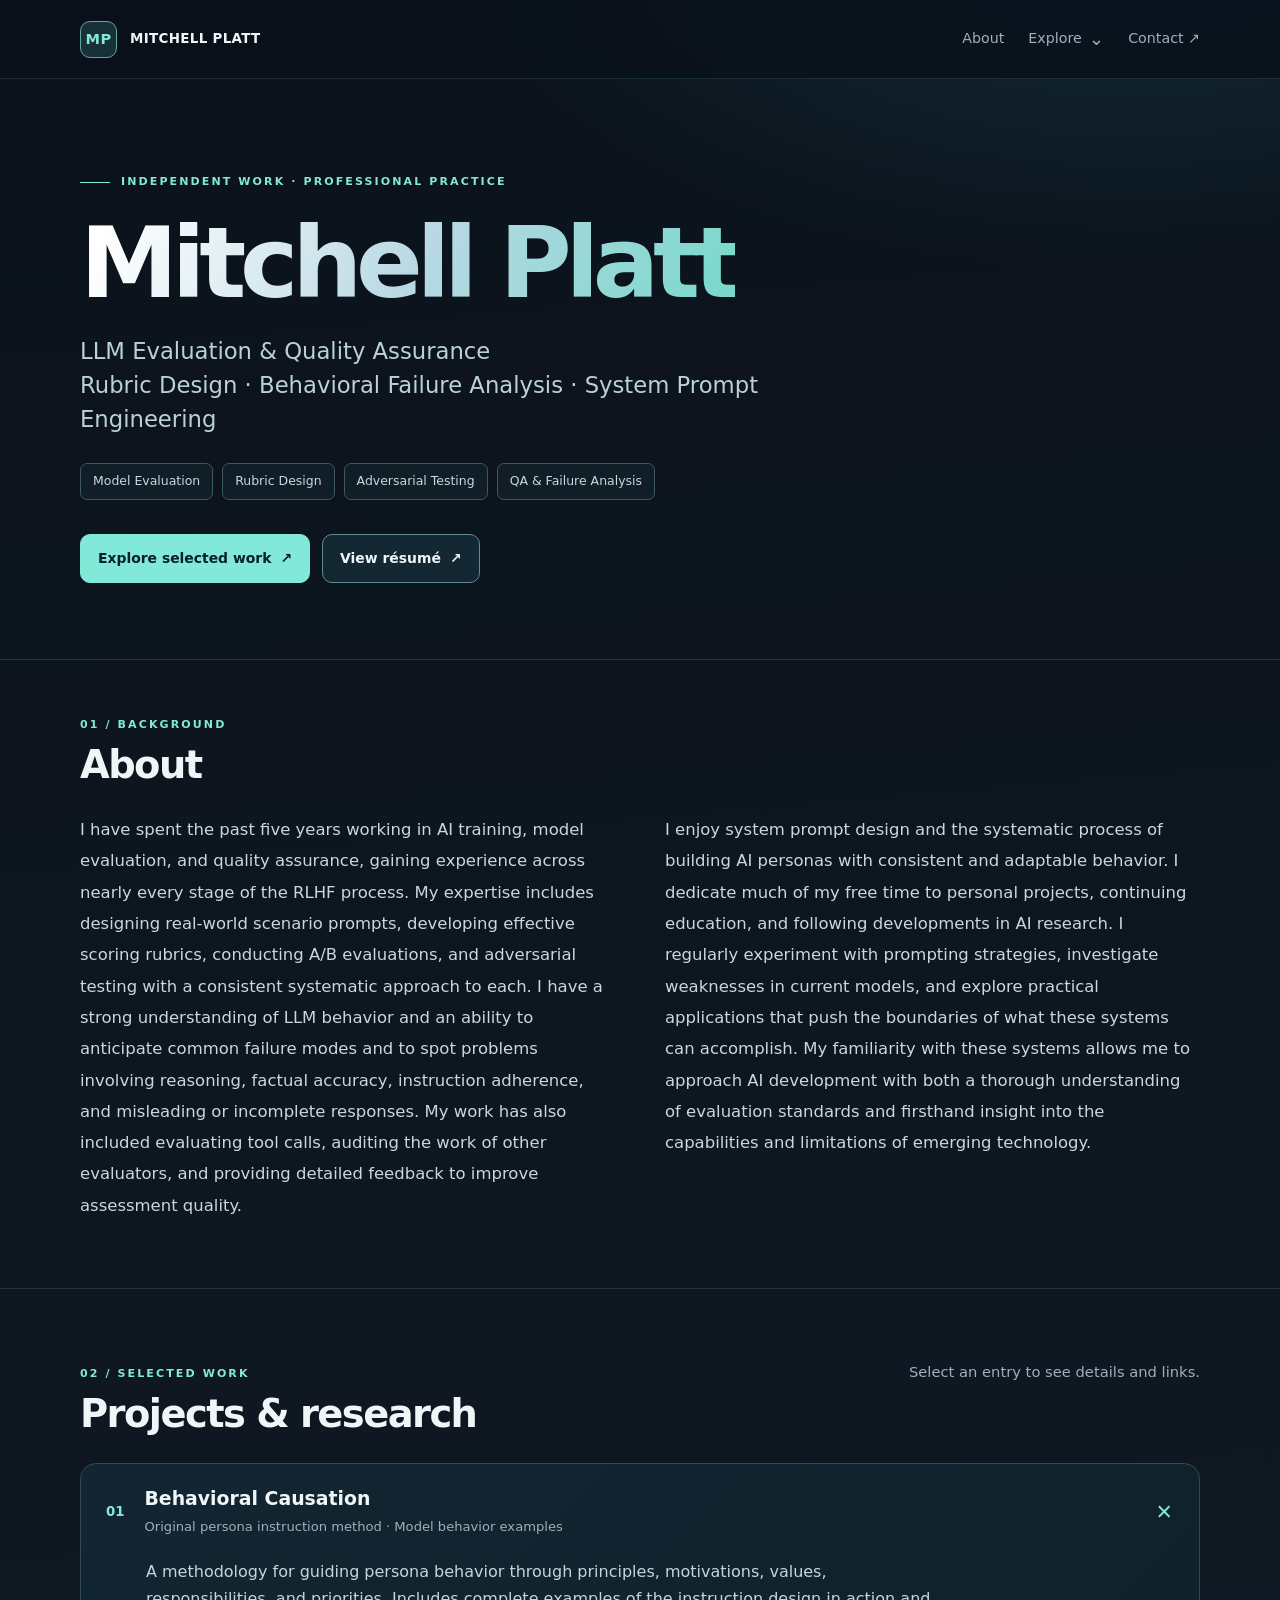
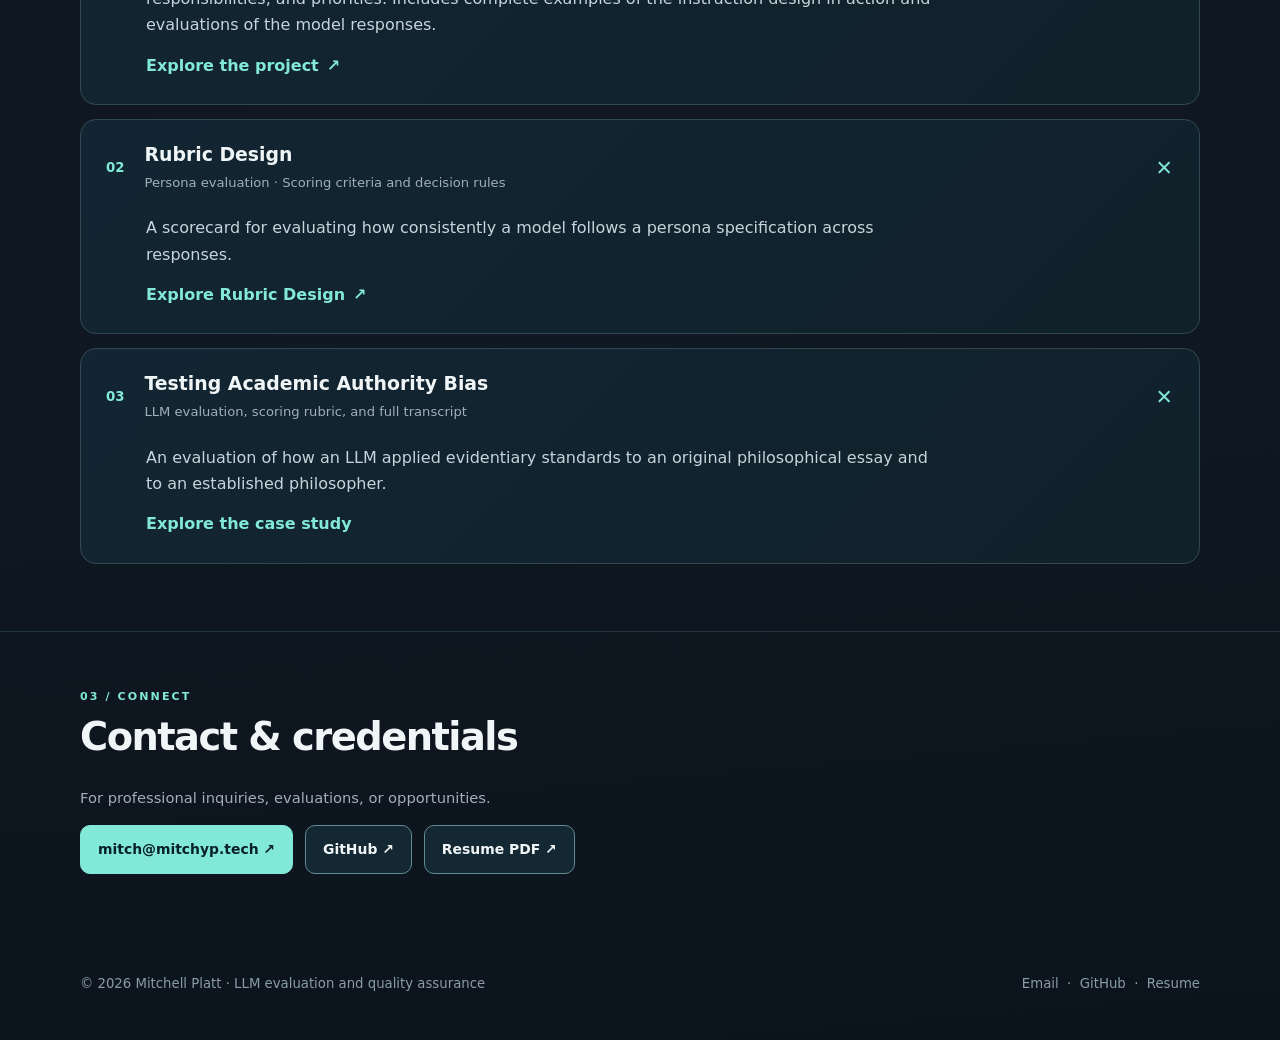
==== commit e975e021: "Refactor index.html for better structure and content Updated HTML structure and content for improved" ====
--- a/index.html
+++ b/index.html
@@ -1,7 +1,10 @@
-<!DOCTYPE html>
-<html lang="en"><head><meta charset="utf-8"/><meta content="width=device-width, initial-scale=1" name="viewport"/><meta content="#0a1119" name="theme-color"/><meta content="Independent LLM evaluation, quality assurance, rubric design, and behavioral research by Mitchell Platt." name="description"/><title>MITCH PLATT | LLM Evaluation &amp; Quality Assurance</title><link href="/styles.css" rel="stylesheet"/></head><body><header class="site-header"><div class="wrap header-inner"><a aria-label="Home" class="logo" href="/index.html"><span class="logo-mark">MP</span><span>MITCH PLATT</span></a><nav aria-label="Main navigation" class="top-links"><a class="hide-mobile" href="/index.html#about">About</a><details class="menu"><summary>Explore</summary><div class="menu-content"><a href="/index.html#work">Selected work</a><a href="/projects/persona-system-prompts.html">Persona/System Prompts with Conversations and Evaluations</a><a href="/projects/academic-authority-bias.html">Academic Authority Bias</a><a href="/projects/rubric-design.html">Rubric Design</a><a href="/assets/Mitchell_Platt_Resume.pdf">Resume ↗</a></div></details><a class="hide-mobile" href="mailto:mitch@mitchyp.tech">Contact ↗</a></nav></div></header><main>
-<section class="hero"><div class="wrap"><div class="eyebrow tag">Independent work · Professional practice</div><h1><span class="title-gradient">MITCH PLATT</span></h1><p class="hero-sub">LLM Evaluation &amp; Quality Assurance<br/>Rubric Design · Behavioral Failure Analysis · System Prompt Engineering</p><div class="microtags"><span>Model Evaluation</span><span>Rubric Design</span><span>Adversarial Testing</span><span>QA &amp; Failure Analysis</span></div><div class="actions"><a class="btn btn-primary" href="#work">Explore selected work <span aria-hidden="true">↗</span></a><a class="btn btn-secondary" href="/assets/Mitchell_Platt_Resume.pdf" target="_blank">View résumé <span aria-hidden="true">↗</span></a></div></div></section>
+<!doctype html><html lang="en"><head><meta charset="utf-8"><meta name="viewport" content="width=device-width, initial-scale=1"><meta name="theme-color" content="#0a1119"><meta name="description" content="Independent LLM evaluation, quality assurance, rubric design, and behavioral research by Mitchell Platt."><title>Mitchell Platt | LLM Evaluation &amp; Quality Assurance</title><link rel="stylesheet" href="styles.css"></head><body><header class="site-header"><div class="wrap header-inner"><a class="logo" href="index.html" aria-label="Home"><span class="logo-mark">MP</span><span>MITCHELL PLATT</span></a><nav class="top-links" aria-label="Main navigation"><a class="hide-mobile" href="index.html#about">About</a><details class="menu"><summary>Explore</summary><div class="menu-content"><a href="index.html#work">Selected work</a><a href="projects/behavioral-causation.html">Behavioral Causation</a><a href="projects/rubric-design.html">Rubric Design</a><a href="assets/Mitchell_Platt_Resume.pdf" target="_blank">Resume ↗</a></div></details><a class="hide-mobile" href="mailto:mitch@mitchyp.tech">Contact ↗</a></nav></div></header><main>
+<section class="hero"><div class="wrap"><div class="eyebrow tag">Independent work · Professional practice</div><h1><span class="title-gradient">Mitchell Platt</span></h1><p class="hero-sub">LLM Evaluation &amp; Quality Assurance<br>Rubric Design · Behavioral Failure Analysis · System Prompt Engineering</p><div class="microtags"><span>Model Evaluation</span><span>Rubric Design</span><span>Adversarial Testing</span><span>QA &amp; Failure Analysis</span></div><div class="actions"><a class="btn btn-primary" href="#work">Explore selected work <span aria-hidden="true">↗</span></a><a class="btn btn-secondary" href="assets/Mitchell_Platt_Resume.pdf" target="_blank">View résumé <span aria-hidden="true">↗</span></a></div></div></section>
 <section class="section" id="about"><div class="wrap"><div class="section-head"><div><div class="tag">01 / Background</div><h2>About</h2></div></div><div class="bio"><p>I have spent the past five years working in AI training, model evaluation, and quality assurance, gaining experience across nearly every stage of the RLHF process. My expertise includes designing real-world scenario prompts, developing effective scoring rubrics, conducting A/B evaluations, and adversarial testing with a consistent systematic approach to each. I have a strong understanding of LLM behavior and an ability to anticipate common failure modes and to spot problems involving reasoning, factual accuracy, instruction adherence, and misleading or incomplete responses. My work has also included evaluating tool calls, auditing the work of other evaluators, and providing detailed feedback to improve assessment quality.</p><p>I enjoy system prompt design and the systematic process of building AI personas with consistent and adaptable behavior. I dedicate much of my free time to personal projects, continuing education, and following developments in AI research. I regularly experiment with prompting strategies, investigate weaknesses in current models, and explore practical applications that push the boundaries of what these systems can accomplish. My familiarity with these systems allows me to approach AI development with both a thorough understanding of evaluation standards and firsthand insight into the capabilities and limitations of emerging technology.</p></div></div></section>
-<section class="section" id="work"><div class="wrap"><div class="section-head"><div><div class="tag">02 / Selected work</div><h2>Projects &amp; research</h2></div></div><div class="work-list"><a class="work project-tile" href="/projects/persona-system-prompts.html"><span class="work-number">01</span><span class="work-head"><h3>Persona/System Prompts with Conversations and Evaluations</h3></span><span aria-hidden="true" class="chev">↗</span></a><a class="work project-tile" href="/projects/academic-authority-bias.html"><span class="work-number">02</span><span class="work-head"><h3>Academic Authority Bias</h3></span><span aria-hidden="true" class="chev">↗</span></a><a class="work project-tile" href="/projects/rubric-design.html"><span class="work-number">03</span><span class="work-head"><h3>Rubric Design</h3></span><span aria-hidden="true" class="chev">↗</span></a></div></div></section>
-<section class="section" id="contact"><div class="wrap"><div class="tag">03 / Connect</div><div class="section-head"><h2>Contact &amp; credentials</h2></div><p class="section-note">For professional inquiries, evaluations, or opportunities.</p><div class="actions"><a class="btn btn-primary" href="mailto:mitch@mitchyp.tech">mitch@mitchyp.tech ↗</a><a class="btn btn-secondary" href="https://github.com/mitch-platt" rel="noopener noreferrer" target="_blank">GitHub ↗</a><a class="btn btn-secondary" href="/assets/Mitchell_Platt_Resume.pdf" target="_blank">Resume PDF ↗</a></div></div></section>
-</main><footer class="foot"><div class="wrap foot-inner"><span>© 2026 Mitchell Platt · LLM evaluation and quality assurance</span><span><a href="mailto:mitch@mitchyp.tech">Email</a>  ·  <a href="https://github.com/mitch-platt" rel="noopener noreferrer" target="_blank">GitHub</a>  ·  <a href="/assets/Mitchell_Platt_Resume.pdf">Resume</a></span></div></footer></body></html>
+<section class="section" id="work"><div class="wrap"><div class="section-head"><div><div class="tag">02 / Selected work</div><h2>Projects &amp; research</h2></div><p class="section-note">Select an entry to see details and links.</p></div><div class="work-list">
+<details class="work" open><summary><span class="work-number">01</span><span class="work-head"><h3>Behavioral Causation</h3><span class="work-sub">Original persona instruction method · Model behavior examples</span></span><span class="chev" aria-hidden="true">+</span></summary><div class="work-body"><p>A methodology for guiding persona behavior through principles, motivations, values, responsibilities, and priorities. Includes complete examples of the instruction design in action and evaluations of the model responses.</p><a class="inline-link" href="projects/behavioral-causation.html">Explore the project <span aria-hidden="true">↗</span></a></div></details>
+<details class="work" open><summary><span class="work-number">02</span><span class="work-head"><h3>Rubric Design</h3><span class="work-sub">Persona evaluation · Scoring criteria and decision rules</span></span><span class="chev" aria-hidden="true">+</span></summary><div class="work-body"><p>A scorecard for evaluating how consistently a model follows a persona specification across responses.</p><a class="inline-link" href="projects/rubric-design.html">Explore Rubric Design <span aria-hidden="true">↗</span></a></div></details>
+<details class="work" open><summary><span class="work-number">03</span><span class="work-head"><h3>Testing Academic Authority Bias</h3><span class="work-sub">LLM evaluation, scoring rubric, and full transcript</span></span><span class="chev" aria-hidden="true">+</span></summary><div class="work-body"><p>An evaluation of how an LLM applied evidentiary standards to an original philosophical essay and to an established philosopher.</p><a class="inline-link" href="projects/academic-authority-bias.html">Explore the case study</a></div></details>
+</div></div></section>
+<section class="section" id="contact"><div class="wrap"><div class="tag">03 / Connect</div><div class="section-head"><h2>Contact &amp; credentials</h2></div><p class="section-note">For professional inquiries, evaluations, or opportunities.</p><div class="actions"><a class="btn btn-primary" href="mailto:mitch@mitchyp.tech">mitch@mitchyp.tech ↗</a><a class="btn btn-secondary" href="https://github.com/mitch-platt" target="_blank" rel="noopener noreferrer">GitHub ↗</a><a class="btn btn-secondary" href="assets/Mitchell_Platt_Resume.pdf" target="_blank">Resume PDF ↗</a></div></div></section>
+</main><footer class="foot"><div class="wrap foot-inner"><span>© 2026 Mitchell Platt · LLM evaluation and quality assurance</span><span><a href="mailto:mitch@mitchyp.tech">Email</a> &nbsp;·&nbsp; <a href="https://github.com/mitch-platt" target="_blank" rel="noopener noreferrer">GitHub</a> &nbsp;·&nbsp; <a href="assets/Mitchell_Platt_Resume.pdf">Resume</a></span></div></footer></body></html>
--- a/styles.css
+++ b/styles.css
@@ -22,3 +22,12 @@
 .persona-panel .case-body p{font-size:.91rem;overflow-wrap:anywhere;line-height:1.75}
 .evaluation-placeholder{font-style:italic;color:var(--muted)!important}
 @media(max-width:1020px){.persona-grid{grid-template-columns:1fr;gap:35px}.project-content .persona-subtitle{min-height:0}}
+
+/* Project tiles and embedded original work */
+.project-tile{display:flex;align-items:center;gap:1.3rem;padding:1.6rem 1.8rem;text-decoration:none;color:inherit;cursor:pointer}
+.project-tile:hover{border-color:var(--accent,#6ca5cf)}
+.project-tile .work-head{flex:1;min-width:0}.project-tile .work-head h3{margin:0}.project-tile .chev{font-size:1.5rem}
+.source-content{max-width:960px;margin:0 auto}.source-content .persona-panel{margin:1.5rem 0}.source-content .persona-instructions{white-space:normal}
+.source-content details{margin:1rem 0}.source-content details>summary{cursor:pointer}.source-content .conversation-button>summary{display:inline-block;border:1px solid currentColor;border-radius:8px;padding:.7rem 1rem;margin:.5rem 0;font-weight:600;list-style:none}.source-content .conversation-button>summary::-webkit-details-marker{display:none}
+.source-content .conversation-button[open]>summary{margin-bottom:1rem}.source-content .conversation-button{border:0}.source-content .conversation-button>div{overflow-wrap:anywhere}
+.document-content{line-height:1.65;overflow-wrap:anywhere}.document-content p{margin:.65rem 0}.document-content h2,.document-content h3{margin:1.5rem 0 .6rem}.document-content table{border-collapse:collapse;display:block;overflow-x:auto;width:100%;margin:1rem 0}.document-content td,.document-content th{border:1px solid #7775;padding:.5rem;vertical-align:top}.document-content ul,.document-content ol{padding-left:1.6rem}.document-content details{border:1px solid #7775;border-radius:10px;padding:1rem}.document-content summary{cursor:pointer;font-weight:700}.pdf-view{width:100%;height:82vh;min-height:580px;border:1px solid #7775;border-radius:8px}
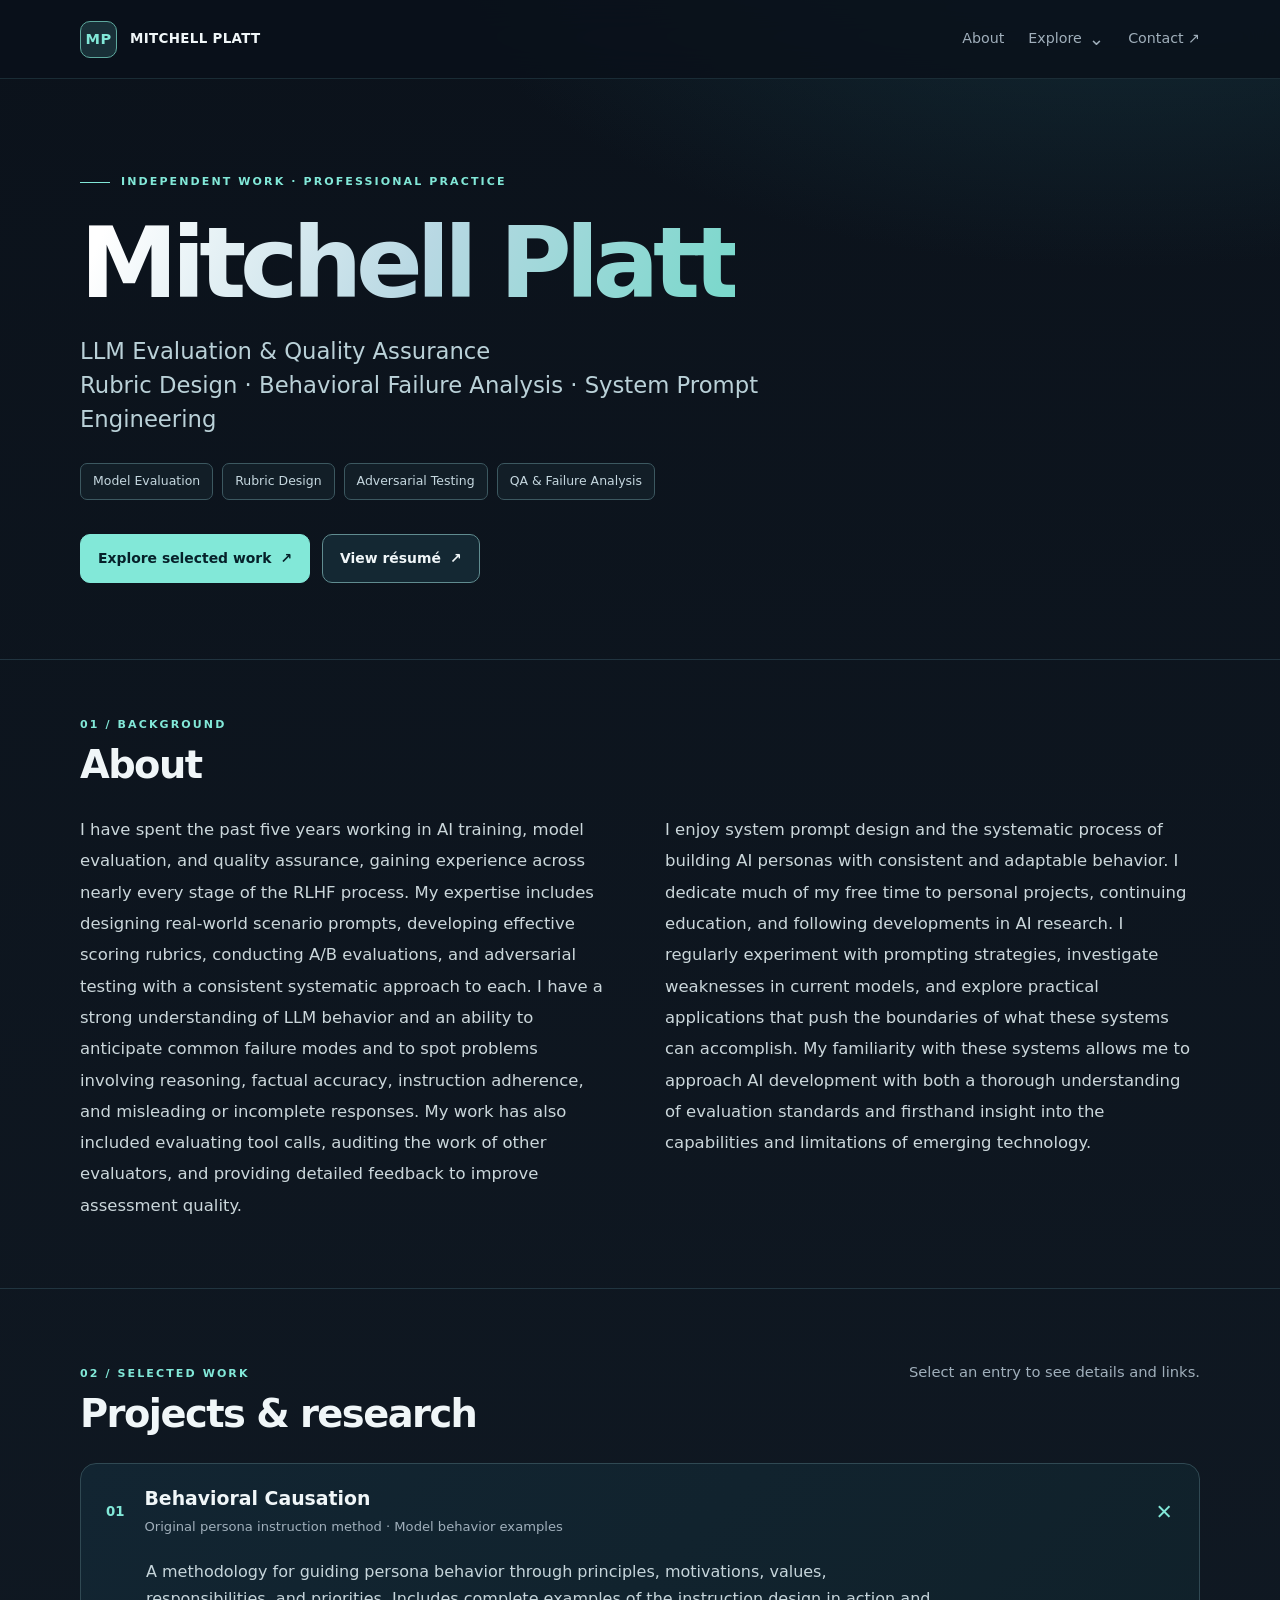
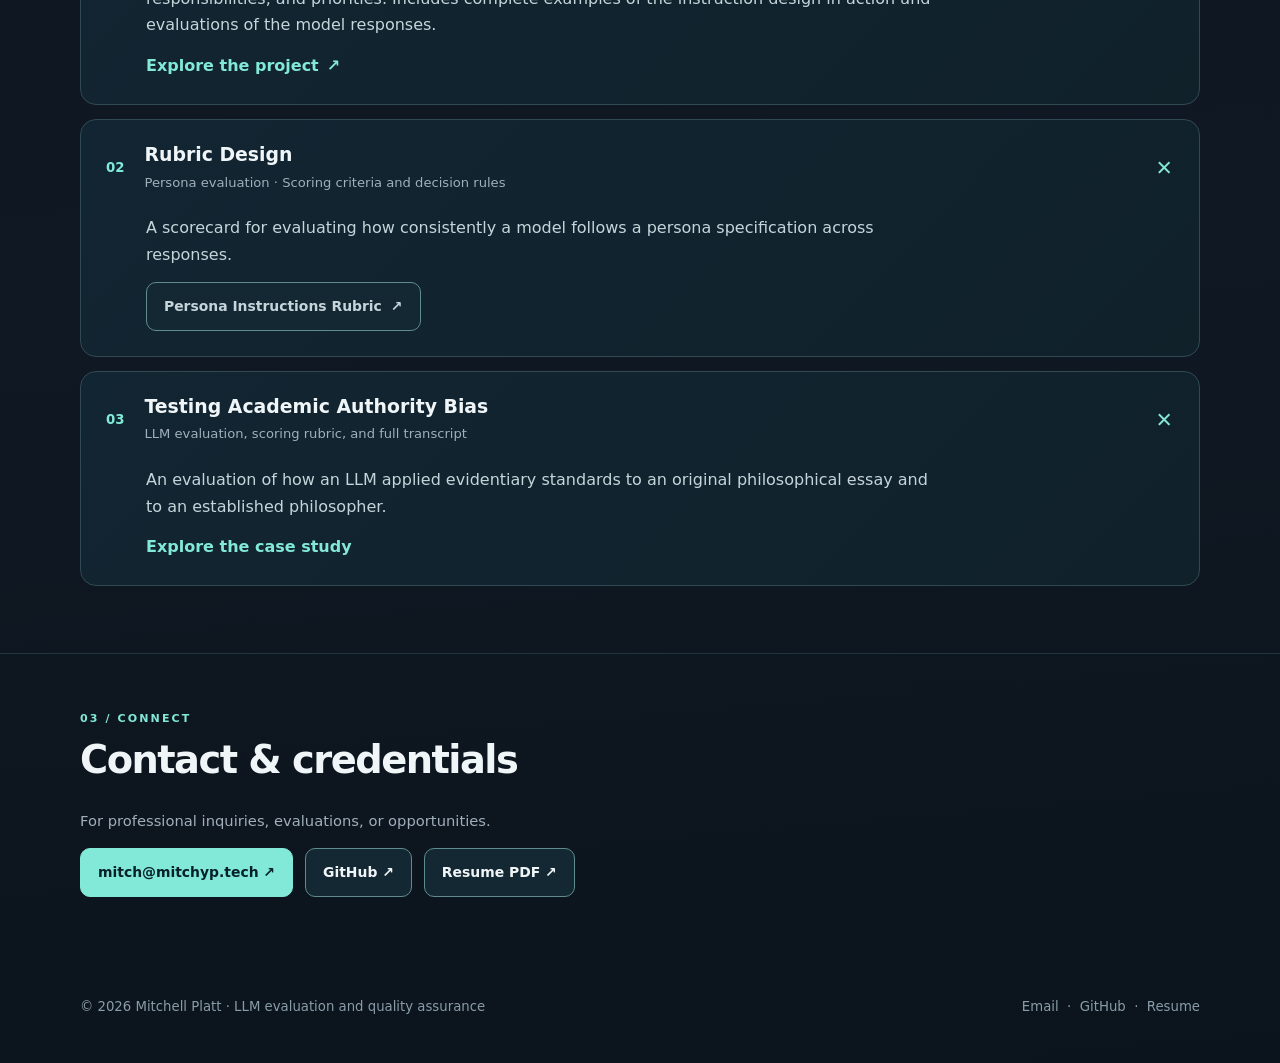
==== commit 42647ba5: "Fix HTML encoding issues in index.html" ====
--- a/index.html
+++ b/index.html
@@ -3,7 +3,7 @@
 <section class="section" id="about"><div class="wrap"><div class="section-head"><div><div class="tag">01 / Background</div><h2>About</h2></div></div><div class="bio"><p>I have spent the past five years working in AI training, model evaluation, and quality assurance, gaining experience across nearly every stage of the RLHF process. My expertise includes designing real-world scenario prompts, developing effective scoring rubrics, conducting A/B evaluations, and adversarial testing with a consistent systematic approach to each. I have a strong understanding of LLM behavior and an ability to anticipate common failure modes and to spot problems involving reasoning, factual accuracy, instruction adherence, and misleading or incomplete responses. My work has also included evaluating tool calls, auditing the work of other evaluators, and providing detailed feedback to improve assessment quality.</p><p>I enjoy system prompt design and the systematic process of building AI personas with consistent and adaptable behavior. I dedicate much of my free time to personal projects, continuing education, and following developments in AI research. I regularly experiment with prompting strategies, investigate weaknesses in current models, and explore practical applications that push the boundaries of what these systems can accomplish. My familiarity with these systems allows me to approach AI development with both a thorough understanding of evaluation standards and firsthand insight into the capabilities and limitations of emerging technology.</p></div></div></section>
 <section class="section" id="work"><div class="wrap"><div class="section-head"><div><div class="tag">02 / Selected work</div><h2>Projects &amp; research</h2></div><p class="section-note">Select an entry to see details and links.</p></div><div class="work-list">
 <details class="work" open><summary><span class="work-number">01</span><span class="work-head"><h3>Behavioral Causation</h3><span class="work-sub">Original persona instruction method · Model behavior examples</span></span><span class="chev" aria-hidden="true">+</span></summary><div class="work-body"><p>A methodology for guiding persona behavior through principles, motivations, values, responsibilities, and priorities. Includes complete examples of the instruction design in action and evaluations of the model responses.</p><a class="inline-link" href="projects/behavioral-causation.html">Explore the project <span aria-hidden="true">↗</span></a></div></details>
-<details class="work" open><summary><span class="work-number">02</span><span class="work-head"><h3>Rubric Design</h3><span class="work-sub">Persona evaluation · Scoring criteria and decision rules</span></span><span class="chev" aria-hidden="true">+</span></summary><div class="work-body"><p>A scorecard for evaluating how consistently a model follows a persona specification across responses.</p><a class="inline-link" href="projects/rubric-design.html">Explore Rubric Design <span aria-hidden="true">↗</span></a></div></details>
+<details class="work" open><summary><span class="work-number">02</span><span class="work-head"><h3>Rubric Design</h3><span class="work-sub">Persona evaluation · Scoring criteria and decision rules</span></span><span class="chev" aria-hidden="true">+</span></summary><div class="work-body"><p>A scorecard for evaluating how consistently a model follows a persona specification across responses.</p><a class="btn btn-secondary" href="assets/trump_rubric_scorecard.pdf" target="_blank" rel="noopener noreferrer">Persona Instructions Rubric <span aria-hidden="true">↗</span></a></div></details>
 <details class="work" open><summary><span class="work-number">03</span><span class="work-head"><h3>Testing Academic Authority Bias</h3><span class="work-sub">LLM evaluation, scoring rubric, and full transcript</span></span><span class="chev" aria-hidden="true">+</span></summary><div class="work-body"><p>An evaluation of how an LLM applied evidentiary standards to an original philosophical essay and to an established philosopher.</p><a class="inline-link" href="projects/academic-authority-bias.html">Explore the case study</a></div></details>
 </div></div></section>
 <section class="section" id="contact"><div class="wrap"><div class="tag">03 / Connect</div><div class="section-head"><h2>Contact &amp; credentials</h2></div><p class="section-note">For professional inquiries, evaluations, or opportunities.</p><div class="actions"><a class="btn btn-primary" href="mailto:mitch@mitchyp.tech">mitch@mitchyp.tech ↗</a><a class="btn btn-secondary" href="https://github.com/mitch-platt" target="_blank" rel="noopener noreferrer">GitHub ↗</a><a class="btn btn-secondary" href="assets/Mitchell_Platt_Resume.pdf" target="_blank">Resume PDF ↗</a></div></div></section>
--- a/styles.css
+++ b/styles.css
@@ -23,11 +23,60 @@
 .evaluation-placeholder{font-style:italic;color:var(--muted)!important}
 @media(max-width:1020px){.persona-grid{grid-template-columns:1fr;gap:35px}.project-content .persona-subtitle{min-height:0}}
 
-/* Project tiles and embedded original work */
-.project-tile{display:flex;align-items:center;gap:1.3rem;padding:1.6rem 1.8rem;text-decoration:none;color:inherit;cursor:pointer}
-.project-tile:hover{border-color:var(--accent,#6ca5cf)}
-.project-tile .work-head{flex:1;min-width:0}.project-tile .work-head h3{margin:0}.project-tile .chev{font-size:1.5rem}
-.source-content{max-width:960px;margin:0 auto}.source-content .persona-panel{margin:1.5rem 0}.source-content .persona-instructions{white-space:normal}
-.source-content details{margin:1rem 0}.source-content details>summary{cursor:pointer}.source-content .conversation-button>summary{display:inline-block;border:1px solid currentColor;border-radius:8px;padding:.7rem 1rem;margin:.5rem 0;font-weight:600;list-style:none}.source-content .conversation-button>summary::-webkit-details-marker{display:none}
-.source-content .conversation-button[open]>summary{margin-bottom:1rem}.source-content .conversation-button{border:0}.source-content .conversation-button>div{overflow-wrap:anywhere}
-.document-content{line-height:1.65;overflow-wrap:anywhere}.document-content p{margin:.65rem 0}.document-content h2,.document-content h3{margin:1.5rem 0 .6rem}.document-content table{border-collapse:collapse;display:block;overflow-x:auto;width:100%;margin:1rem 0}.document-content td,.document-content th{border:1px solid #7775;padding:.5rem;vertical-align:top}.document-content ul,.document-content ol{padding-left:1.6rem}.document-content details{border:1px solid #7775;border-radius:10px;padding:1rem}.document-content summary{cursor:pointer;font-weight:700}.pdf-view{width:100%;height:82vh;min-height:580px;border:1px solid #7775;border-radius:8px}
+.authority-section {
+  scroll-margin-top: 100px;
+}
+
+.authority-document {
+  overflow-wrap: anywhere;
+}
+
+.authority-document h3,
+.authority-document h4 {
+  line-height: 1.4;
+  margin: 1.5em 0 .65em;
+}
+
+.authority-document > :first-child {
+  margin-top: 0;
+}
+
+.authority-document > :last-child,
+.document-table td > :last-child,
+.document-table th > :last-child {
+  margin-bottom: 0;
+}
+
+.document-table {
+  overflow-x: auto;
+  margin: 20px 0;
+}
+
+.document-table table {
+  width: 100%;
+  min-width: 340px;
+  border-collapse: collapse;
+}
+
+.document-table th,
+.document-table td {
+  padding: 8px 12px;
+  border: 1px solid var(--line);
+  text-align: left;
+  vertical-align: top;
+}
+
+.document-table th {
+  background: var(--bg2);
+}
+
+.scorecard-preview {
+  display: block;
+  width: 100%;
+  height: min(80vh, 64rem);
+  min-height: 24rem;
+  margin-top: 28px;
+  border: 1px solid var(--line);
+  border-radius: 14px;
+  background: var(--panel);
+}
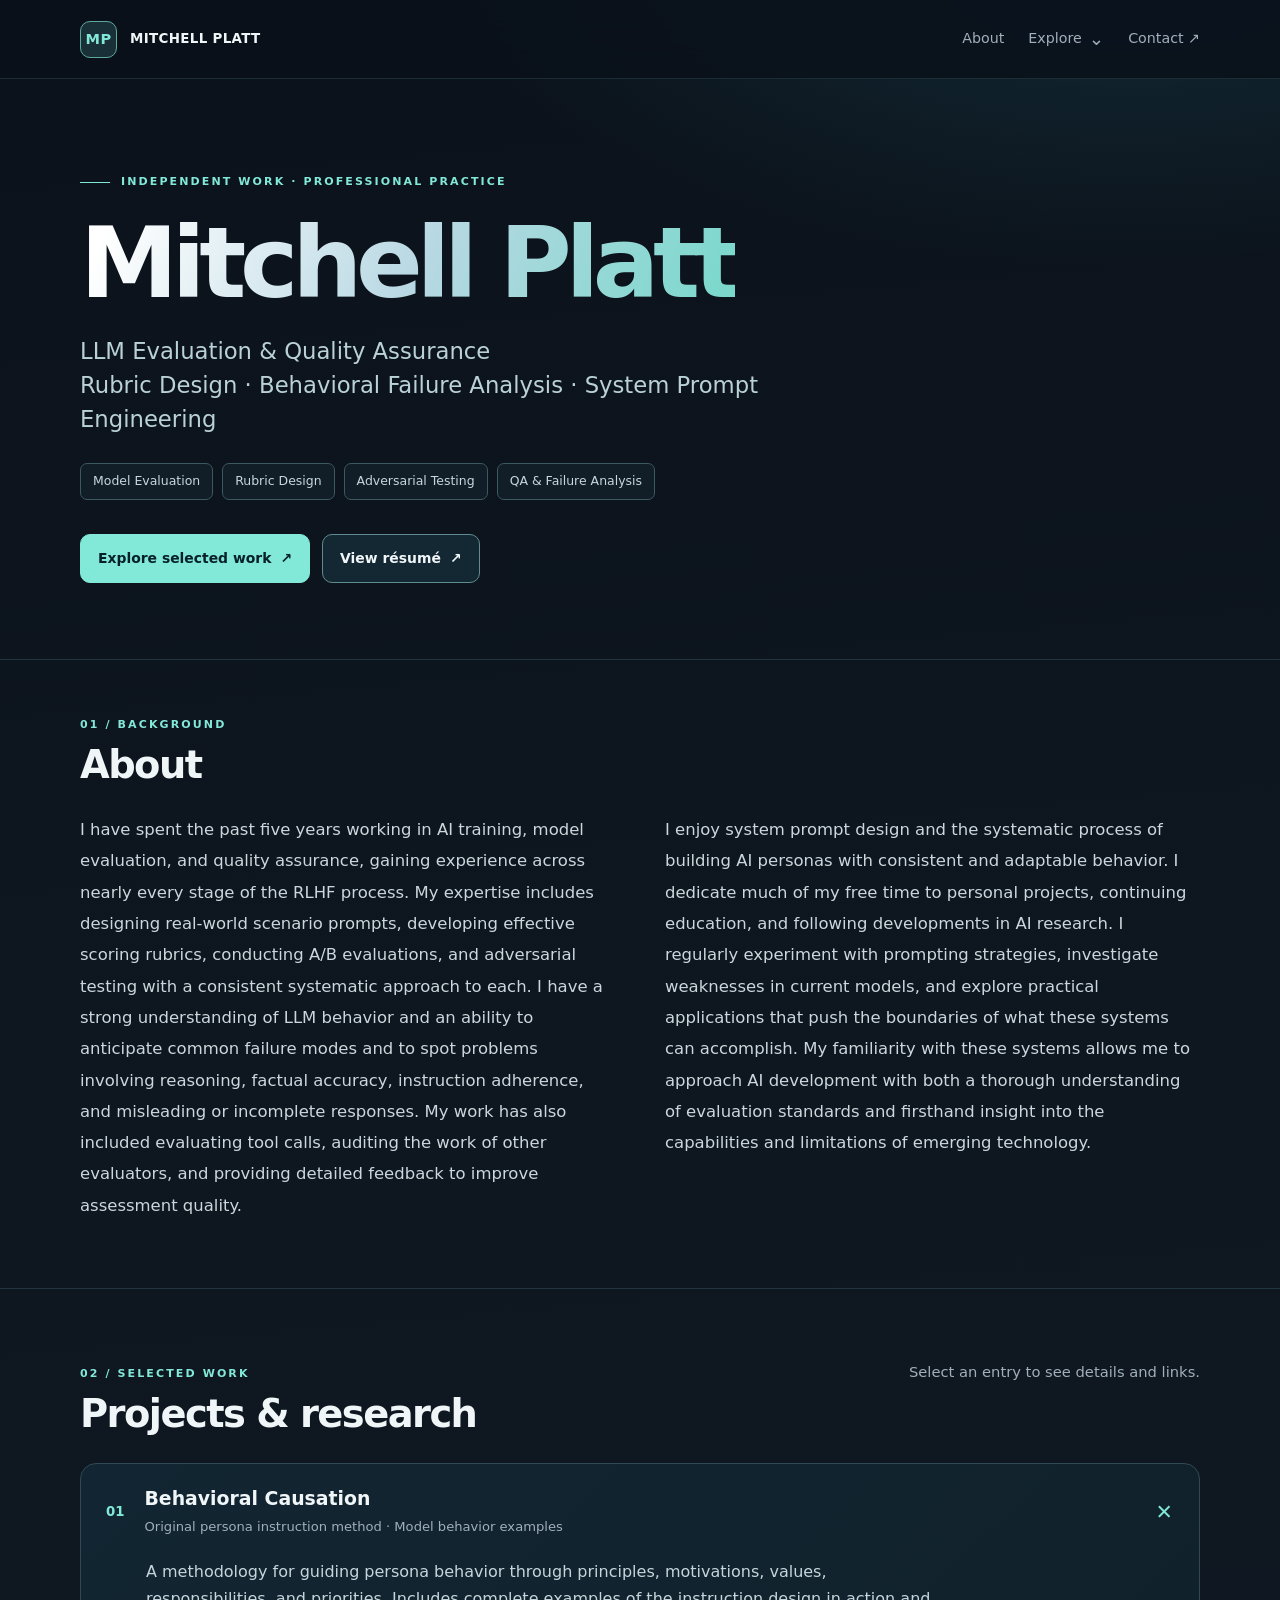
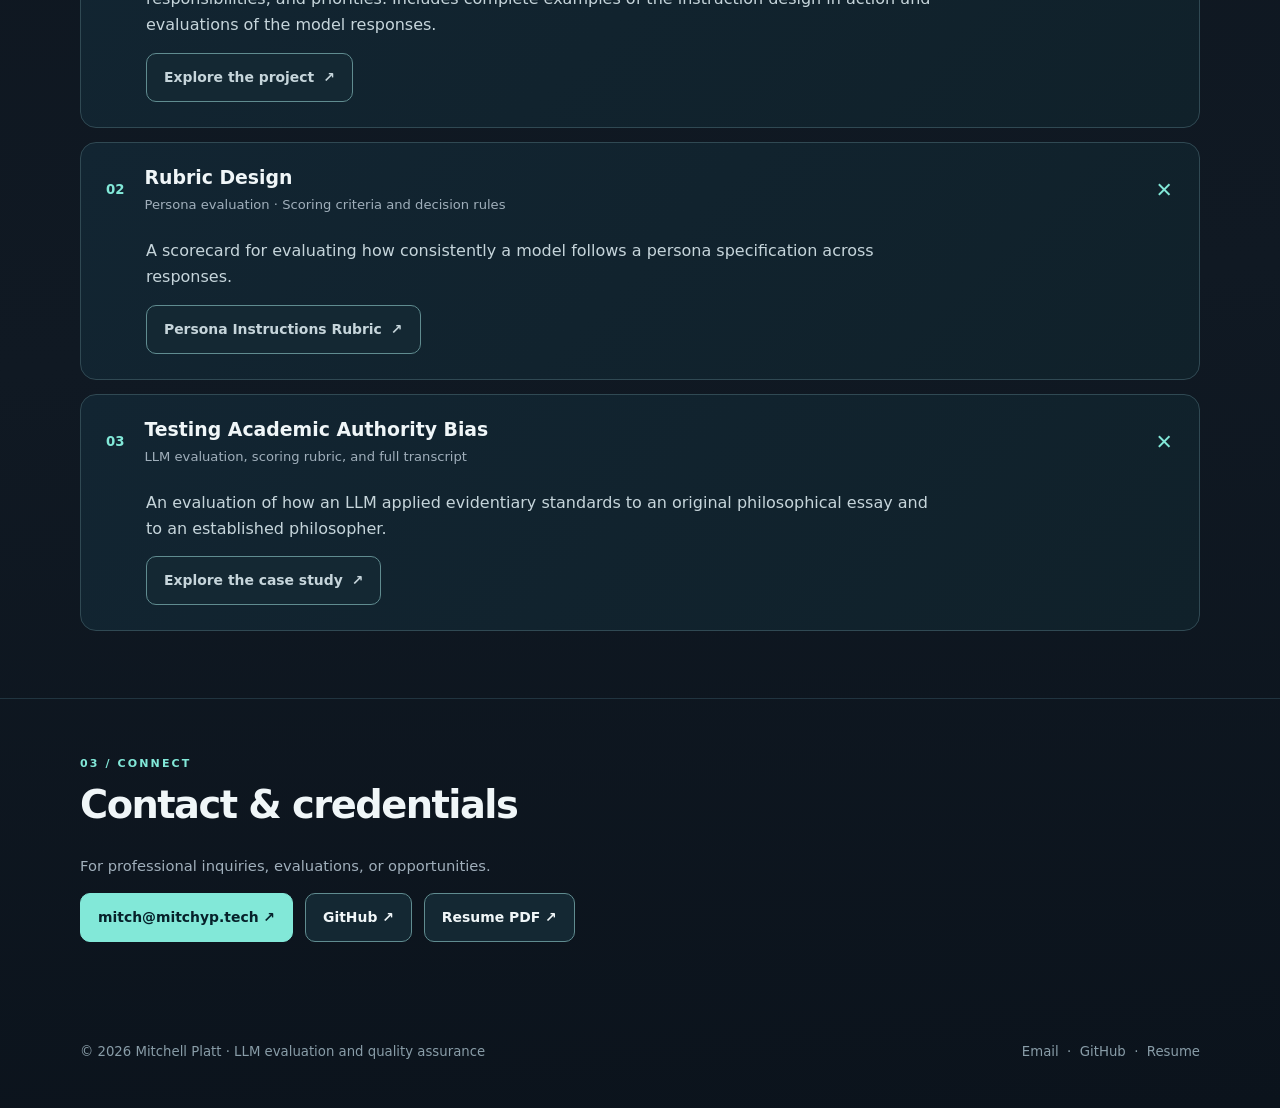
==== commit 5aef0c29: "Update index.html with new content" ====
--- a/index.html
+++ b/index.html
@@ -2,9 +2,9 @@
 <section class="hero"><div class="wrap"><div class="eyebrow tag">Independent work · Professional practice</div><h1><span class="title-gradient">Mitchell Platt</span></h1><p class="hero-sub">LLM Evaluation &amp; Quality Assurance<br>Rubric Design · Behavioral Failure Analysis · System Prompt Engineering</p><div class="microtags"><span>Model Evaluation</span><span>Rubric Design</span><span>Adversarial Testing</span><span>QA &amp; Failure Analysis</span></div><div class="actions"><a class="btn btn-primary" href="#work">Explore selected work <span aria-hidden="true">↗</span></a><a class="btn btn-secondary" href="assets/Mitchell_Platt_Resume.pdf" target="_blank">View résumé <span aria-hidden="true">↗</span></a></div></div></section>
 <section class="section" id="about"><div class="wrap"><div class="section-head"><div><div class="tag">01 / Background</div><h2>About</h2></div></div><div class="bio"><p>I have spent the past five years working in AI training, model evaluation, and quality assurance, gaining experience across nearly every stage of the RLHF process. My expertise includes designing real-world scenario prompts, developing effective scoring rubrics, conducting A/B evaluations, and adversarial testing with a consistent systematic approach to each. I have a strong understanding of LLM behavior and an ability to anticipate common failure modes and to spot problems involving reasoning, factual accuracy, instruction adherence, and misleading or incomplete responses. My work has also included evaluating tool calls, auditing the work of other evaluators, and providing detailed feedback to improve assessment quality.</p><p>I enjoy system prompt design and the systematic process of building AI personas with consistent and adaptable behavior. I dedicate much of my free time to personal projects, continuing education, and following developments in AI research. I regularly experiment with prompting strategies, investigate weaknesses in current models, and explore practical applications that push the boundaries of what these systems can accomplish. My familiarity with these systems allows me to approach AI development with both a thorough understanding of evaluation standards and firsthand insight into the capabilities and limitations of emerging technology.</p></div></div></section>
 <section class="section" id="work"><div class="wrap"><div class="section-head"><div><div class="tag">02 / Selected work</div><h2>Projects &amp; research</h2></div><p class="section-note">Select an entry to see details and links.</p></div><div class="work-list">
-<details class="work" open><summary><span class="work-number">01</span><span class="work-head"><h3>Behavioral Causation</h3><span class="work-sub">Original persona instruction method · Model behavior examples</span></span><span class="chev" aria-hidden="true">+</span></summary><div class="work-body"><p>A methodology for guiding persona behavior through principles, motivations, values, responsibilities, and priorities. Includes complete examples of the instruction design in action and evaluations of the model responses.</p><a class="inline-link" href="projects/behavioral-causation.html">Explore the project <span aria-hidden="true">↗</span></a></div></details>
+<details class="work" open><summary><span class="work-number">01</span><span class="work-head"><h3>Behavioral Causation</h3><span class="work-sub">Original persona instruction method · Model behavior examples</span></span><span class="chev" aria-hidden="true">+</span></summary><div class="work-body"><p>A methodology for guiding persona behavior through principles, motivations, values, responsibilities, and priorities. Includes complete examples of the instruction design in action and evaluations of the model responses.</p><a class="btn btn-secondary" href="projects/behavioral-causation.html">Explore the project <span aria-hidden="true">↗</span></a></div></details>
 <details class="work" open><summary><span class="work-number">02</span><span class="work-head"><h3>Rubric Design</h3><span class="work-sub">Persona evaluation · Scoring criteria and decision rules</span></span><span class="chev" aria-hidden="true">+</span></summary><div class="work-body"><p>A scorecard for evaluating how consistently a model follows a persona specification across responses.</p><a class="btn btn-secondary" href="assets/trump_rubric_scorecard.pdf" target="_blank" rel="noopener noreferrer">Persona Instructions Rubric <span aria-hidden="true">↗</span></a></div></details>
-<details class="work" open><summary><span class="work-number">03</span><span class="work-head"><h3>Testing Academic Authority Bias</h3><span class="work-sub">LLM evaluation, scoring rubric, and full transcript</span></span><span class="chev" aria-hidden="true">+</span></summary><div class="work-body"><p>An evaluation of how an LLM applied evidentiary standards to an original philosophical essay and to an established philosopher.</p><a class="inline-link" href="projects/academic-authority-bias.html">Explore the case study</a></div></details>
+<details class="work" open><summary><span class="work-number">03</span><span class="work-head"><h3>Testing Academic Authority Bias</h3><span class="work-sub">LLM evaluation, scoring rubric, and full transcript</span></span><span class="chev" aria-hidden="true">+</span></summary><div class="work-body"><p>An evaluation of how an LLM applied evidentiary standards to an original philosophical essay and to an established philosopher.</p><a class="btn btn-secondary" href="projects/academic-authority-bias.html">Explore the case study <span aria-hidden="true">↗</span></a></div></details>
 </div></div></section>
 <section class="section" id="contact"><div class="wrap"><div class="tag">03 / Connect</div><div class="section-head"><h2>Contact &amp; credentials</h2></div><p class="section-note">For professional inquiries, evaluations, or opportunities.</p><div class="actions"><a class="btn btn-primary" href="mailto:mitch@mitchyp.tech">mitch@mitchyp.tech ↗</a><a class="btn btn-secondary" href="https://github.com/mitch-platt" target="_blank" rel="noopener noreferrer">GitHub ↗</a><a class="btn btn-secondary" href="assets/Mitchell_Platt_Resume.pdf" target="_blank">Resume PDF ↗</a></div></div></section>
 </main><footer class="foot"><div class="wrap foot-inner"><span>© 2026 Mitchell Platt · LLM evaluation and quality assurance</span><span><a href="mailto:mitch@mitchyp.tech">Email</a> &nbsp;·&nbsp; <a href="https://github.com/mitch-platt" target="_blank" rel="noopener noreferrer">GitHub</a> &nbsp;·&nbsp; <a href="assets/Mitchell_Platt_Resume.pdf">Resume</a></span></div></footer></body></html>
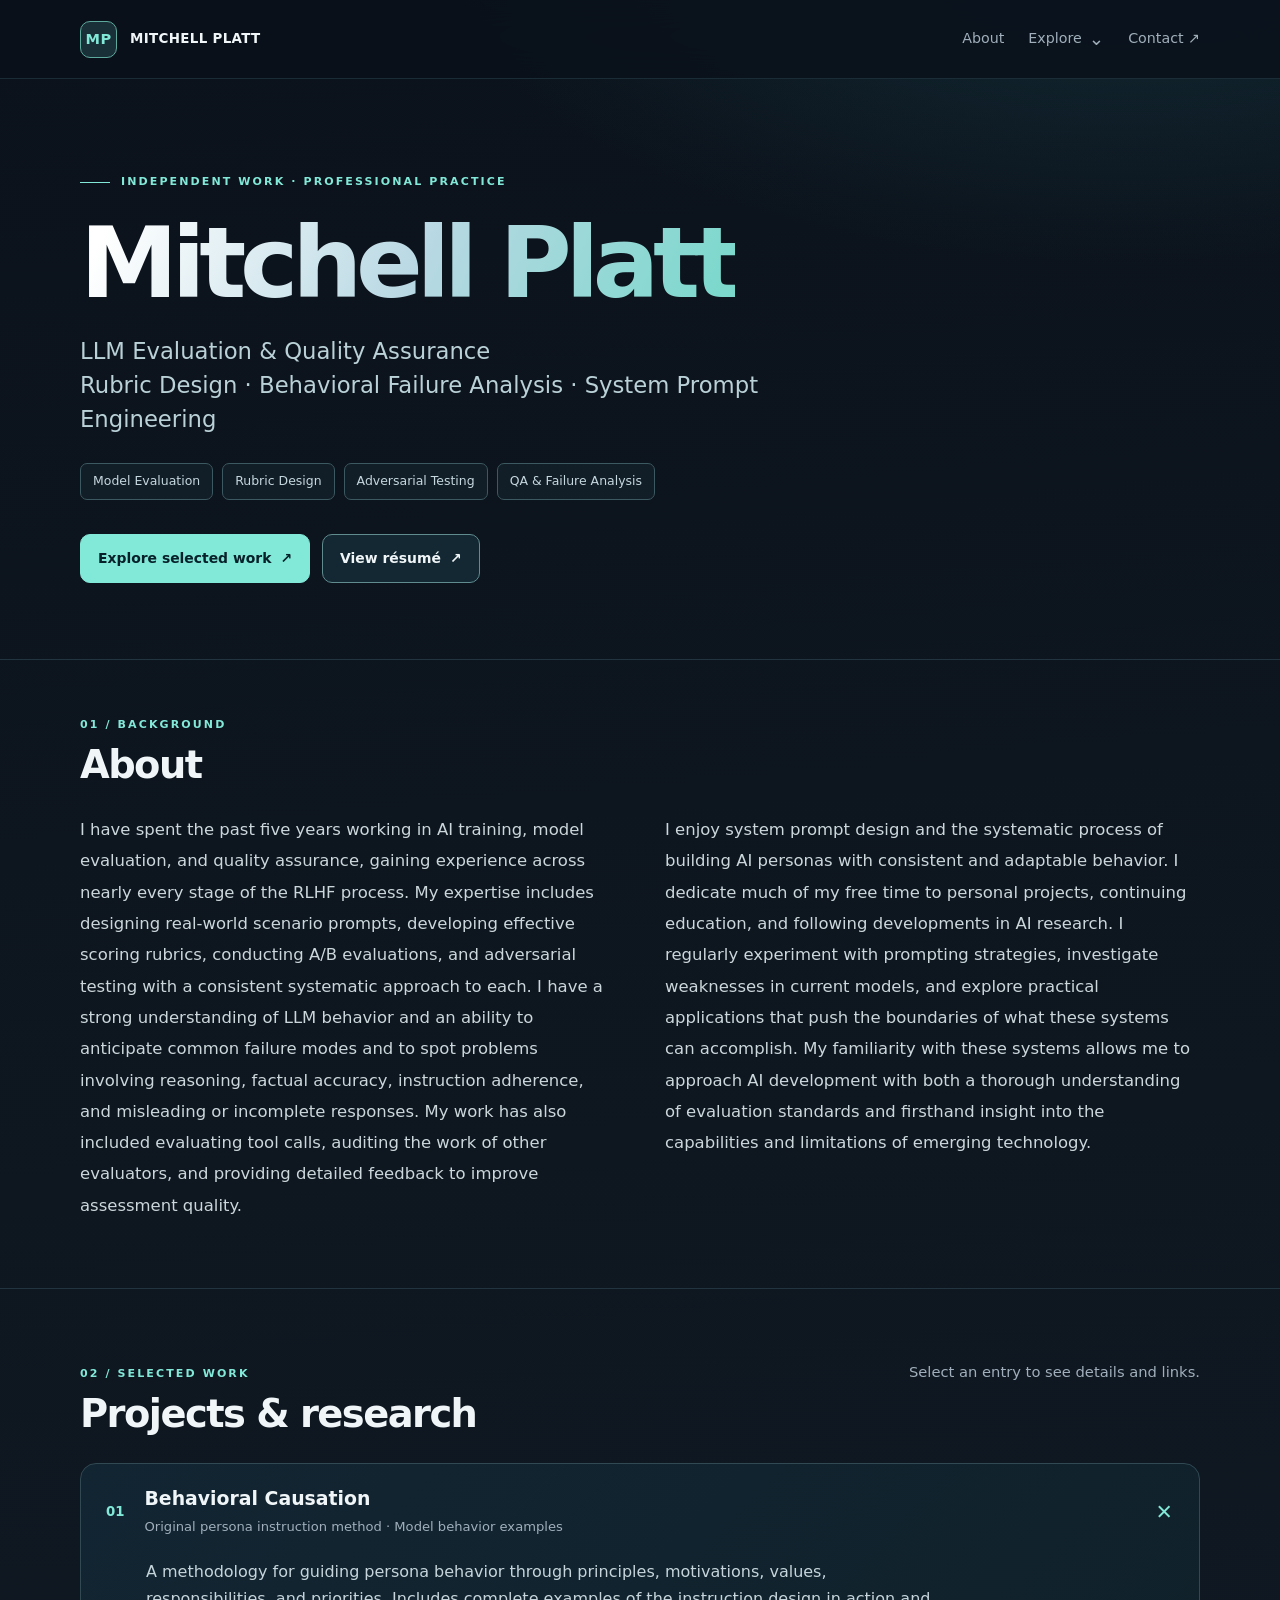
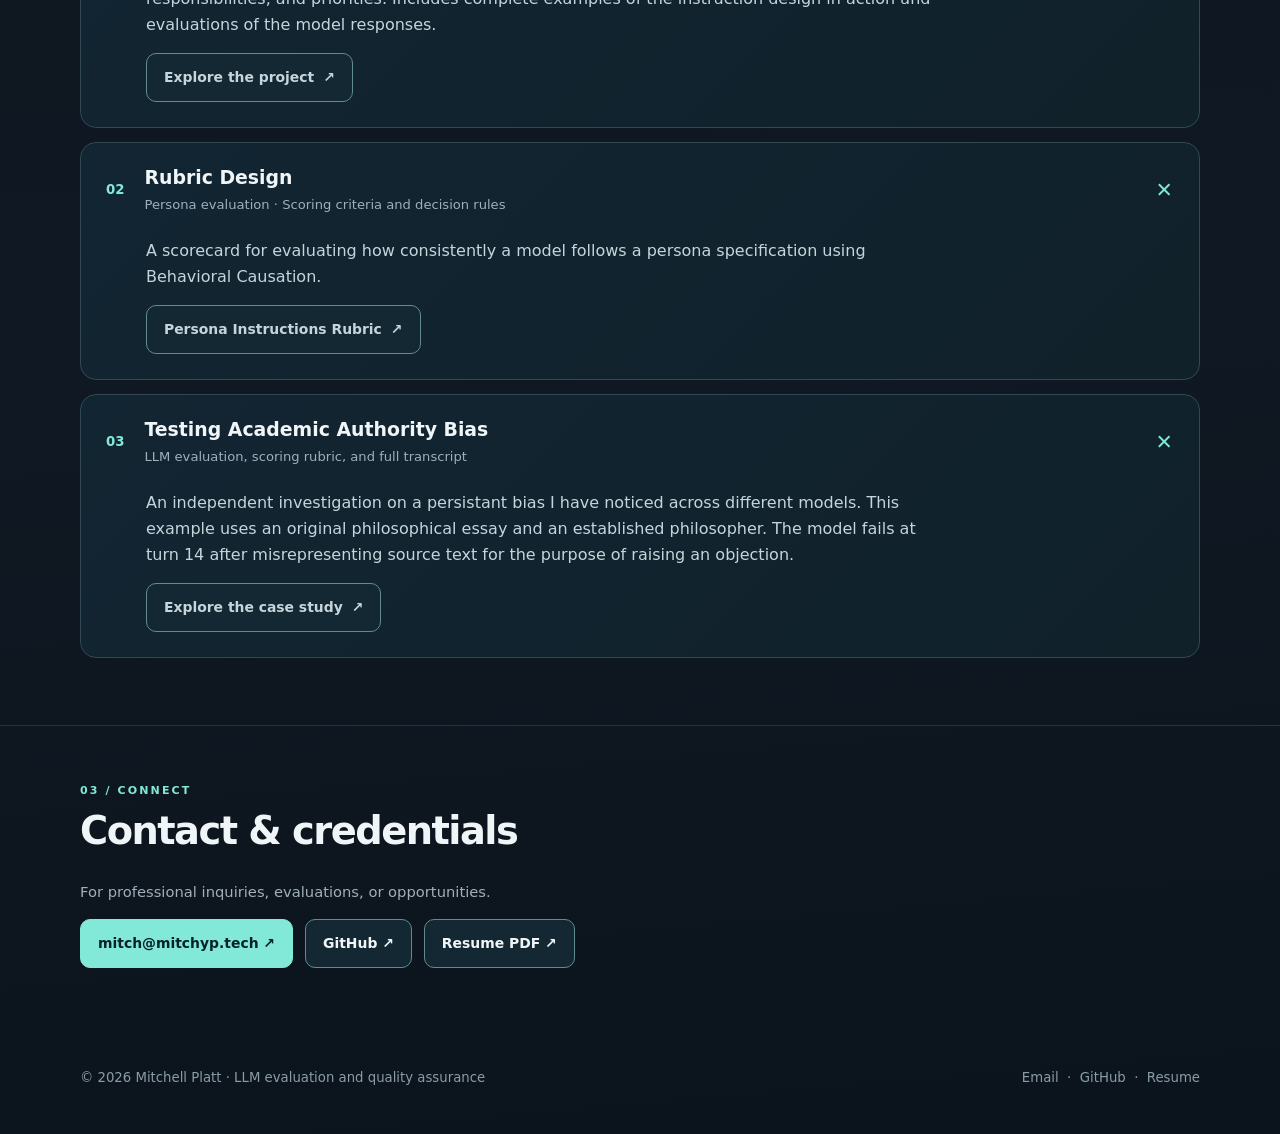
==== commit 83d927dd: "Update index.html with new content" ====
--- a/index.html
+++ b/index.html
@@ -3,8 +3,8 @@
 <section class="section" id="about"><div class="wrap"><div class="section-head"><div><div class="tag">01 / Background</div><h2>About</h2></div></div><div class="bio"><p>I have spent the past five years working in AI training, model evaluation, and quality assurance, gaining experience across nearly every stage of the RLHF process. My expertise includes designing real-world scenario prompts, developing effective scoring rubrics, conducting A/B evaluations, and adversarial testing with a consistent systematic approach to each. I have a strong understanding of LLM behavior and an ability to anticipate common failure modes and to spot problems involving reasoning, factual accuracy, instruction adherence, and misleading or incomplete responses. My work has also included evaluating tool calls, auditing the work of other evaluators, and providing detailed feedback to improve assessment quality.</p><p>I enjoy system prompt design and the systematic process of building AI personas with consistent and adaptable behavior. I dedicate much of my free time to personal projects, continuing education, and following developments in AI research. I regularly experiment with prompting strategies, investigate weaknesses in current models, and explore practical applications that push the boundaries of what these systems can accomplish. My familiarity with these systems allows me to approach AI development with both a thorough understanding of evaluation standards and firsthand insight into the capabilities and limitations of emerging technology.</p></div></div></section>
 <section class="section" id="work"><div class="wrap"><div class="section-head"><div><div class="tag">02 / Selected work</div><h2>Projects &amp; research</h2></div><p class="section-note">Select an entry to see details and links.</p></div><div class="work-list">
 <details class="work" open><summary><span class="work-number">01</span><span class="work-head"><h3>Behavioral Causation</h3><span class="work-sub">Original persona instruction method · Model behavior examples</span></span><span class="chev" aria-hidden="true">+</span></summary><div class="work-body"><p>A methodology for guiding persona behavior through principles, motivations, values, responsibilities, and priorities. Includes complete examples of the instruction design in action and evaluations of the model responses.</p><a class="btn btn-secondary" href="projects/behavioral-causation.html">Explore the project <span aria-hidden="true">↗</span></a></div></details>
-<details class="work" open><summary><span class="work-number">02</span><span class="work-head"><h3>Rubric Design</h3><span class="work-sub">Persona evaluation · Scoring criteria and decision rules</span></span><span class="chev" aria-hidden="true">+</span></summary><div class="work-body"><p>A scorecard for evaluating how consistently a model follows a persona specification across responses.</p><a class="btn btn-secondary" href="assets/trump_rubric_scorecard.pdf" target="_blank" rel="noopener noreferrer">Persona Instructions Rubric <span aria-hidden="true">↗</span></a></div></details>
-<details class="work" open><summary><span class="work-number">03</span><span class="work-head"><h3>Testing Academic Authority Bias</h3><span class="work-sub">LLM evaluation, scoring rubric, and full transcript</span></span><span class="chev" aria-hidden="true">+</span></summary><div class="work-body"><p>An evaluation of how an LLM applied evidentiary standards to an original philosophical essay and to an established philosopher.</p><a class="btn btn-secondary" href="projects/academic-authority-bias.html">Explore the case study <span aria-hidden="true">↗</span></a></div></details>
+<details class="work" open><summary><span class="work-number">02</span><span class="work-head"><h3>Rubric Design</h3><span class="work-sub">Persona evaluation · Scoring criteria and decision rules</span></span><span class="chev" aria-hidden="true">+</span></summary><div class="work-body"><p>A scorecard for evaluating how consistently a model follows a persona specification using Behavioral Causation.</p><a class="btn btn-secondary" href="assets/trump_rubric_scorecard.pdf" target="_blank" rel="noopener noreferrer">Persona Instructions Rubric <span aria-hidden="true">↗</span></a></div></details>
+<details class="work" open><summary><span class="work-number">03</span><span class="work-head"><h3>Testing Academic Authority Bias</h3><span class="work-sub">LLM evaluation, scoring rubric, and full transcript</span></span><span class="chev" aria-hidden="true">+</span></summary><div class="work-body"><p>An independent investigation on a persistant bias I have noticed across different models. This example uses an original philosophical essay and an established philosopher. The model fails at turn 14 after misrepresenting source text for the purpose of raising an objection.</p><a class="btn btn-secondary" href="projects/academic-authority-bias.html">Explore the case study <span aria-hidden="true">↗</span></a></div></details>
 </div></div></section>
 <section class="section" id="contact"><div class="wrap"><div class="tag">03 / Connect</div><div class="section-head"><h2>Contact &amp; credentials</h2></div><p class="section-note">For professional inquiries, evaluations, or opportunities.</p><div class="actions"><a class="btn btn-primary" href="mailto:mitch@mitchyp.tech">mitch@mitchyp.tech ↗</a><a class="btn btn-secondary" href="https://github.com/mitch-platt" target="_blank" rel="noopener noreferrer">GitHub ↗</a><a class="btn btn-secondary" href="assets/Mitchell_Platt_Resume.pdf" target="_blank">Resume PDF ↗</a></div></div></section>
 </main><footer class="foot"><div class="wrap foot-inner"><span>© 2026 Mitchell Platt · LLM evaluation and quality assurance</span><span><a href="mailto:mitch@mitchyp.tech">Email</a> &nbsp;·&nbsp; <a href="https://github.com/mitch-platt" target="_blank" rel="noopener noreferrer">GitHub</a> &nbsp;·&nbsp; <a href="assets/Mitchell_Platt_Resume.pdf">Resume</a></span></div></footer></body></html>
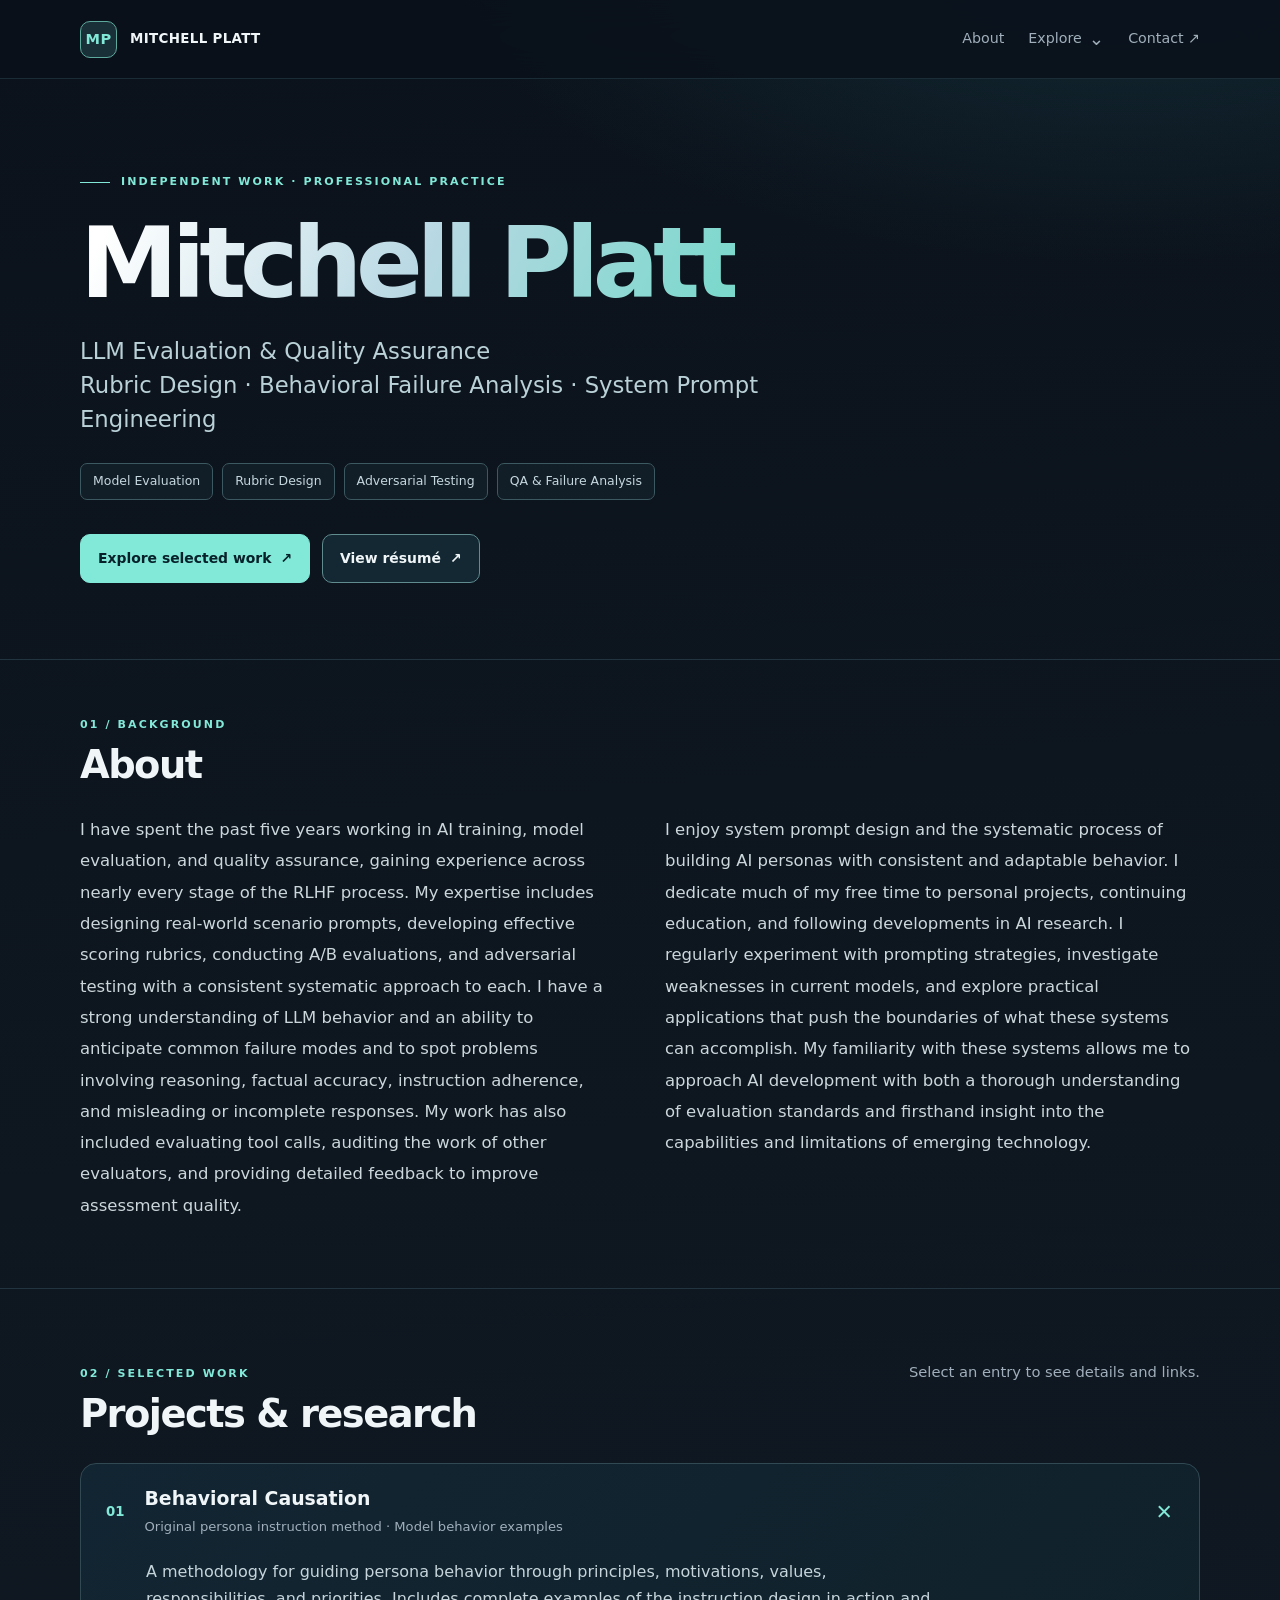
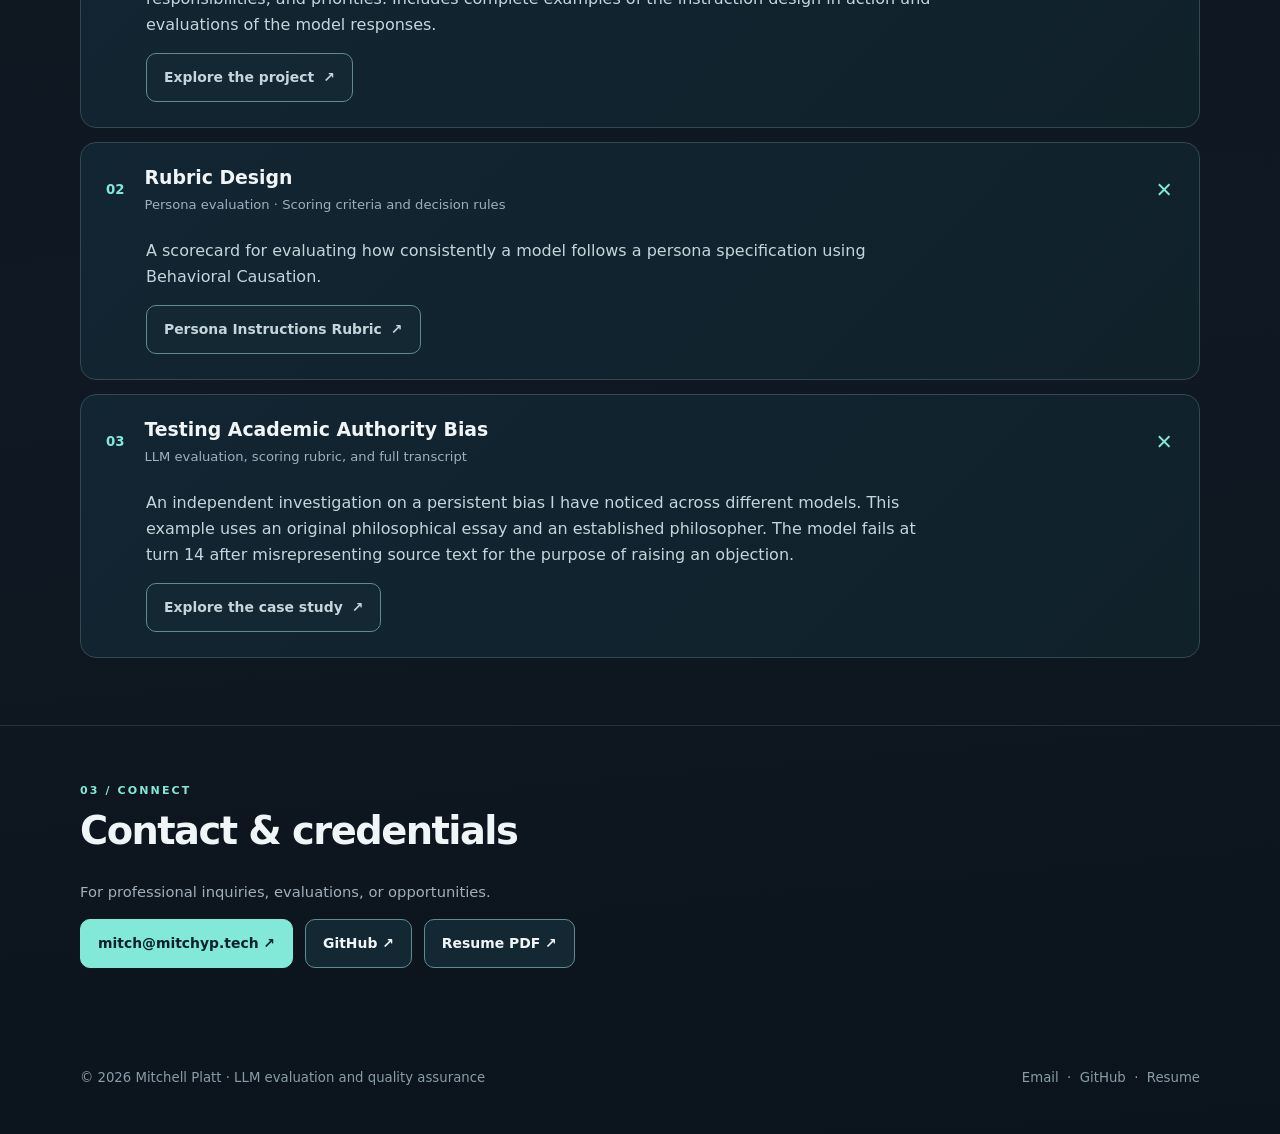
==== commit 14550c33: "Fix HTML encoding issues in index.html" ====
--- a/index.html
+++ b/index.html
@@ -4,7 +4,7 @@
 <section class="section" id="work"><div class="wrap"><div class="section-head"><div><div class="tag">02 / Selected work</div><h2>Projects &amp; research</h2></div><p class="section-note">Select an entry to see details and links.</p></div><div class="work-list">
 <details class="work" open><summary><span class="work-number">01</span><span class="work-head"><h3>Behavioral Causation</h3><span class="work-sub">Original persona instruction method · Model behavior examples</span></span><span class="chev" aria-hidden="true">+</span></summary><div class="work-body"><p>A methodology for guiding persona behavior through principles, motivations, values, responsibilities, and priorities. Includes complete examples of the instruction design in action and evaluations of the model responses.</p><a class="btn btn-secondary" href="projects/behavioral-causation.html">Explore the project <span aria-hidden="true">↗</span></a></div></details>
 <details class="work" open><summary><span class="work-number">02</span><span class="work-head"><h3>Rubric Design</h3><span class="work-sub">Persona evaluation · Scoring criteria and decision rules</span></span><span class="chev" aria-hidden="true">+</span></summary><div class="work-body"><p>A scorecard for evaluating how consistently a model follows a persona specification using Behavioral Causation.</p><a class="btn btn-secondary" href="assets/trump_rubric_scorecard.pdf" target="_blank" rel="noopener noreferrer">Persona Instructions Rubric <span aria-hidden="true">↗</span></a></div></details>
-<details class="work" open><summary><span class="work-number">03</span><span class="work-head"><h3>Testing Academic Authority Bias</h3><span class="work-sub">LLM evaluation, scoring rubric, and full transcript</span></span><span class="chev" aria-hidden="true">+</span></summary><div class="work-body"><p>An independent investigation on a persistant bias I have noticed across different models. This example uses an original philosophical essay and an established philosopher. The model fails at turn 14 after misrepresenting source text for the purpose of raising an objection.</p><a class="btn btn-secondary" href="projects/academic-authority-bias.html">Explore the case study <span aria-hidden="true">↗</span></a></div></details>
+<details class="work" open><summary><span class="work-number">03</span><span class="work-head"><h3>Testing Academic Authority Bias</h3><span class="work-sub">LLM evaluation, scoring rubric, and full transcript</span></span><span class="chev" aria-hidden="true">+</span></summary><div class="work-body"><p>An independent investigation on a persistent bias I have noticed across different models. This example uses an original philosophical essay and an established philosopher. The model fails at turn 14 after misrepresenting source text for the purpose of raising an objection.</p><a class="btn btn-secondary" href="projects/academic-authority-bias.html">Explore the case study <span aria-hidden="true">↗</span></a></div></details>
 </div></div></section>
 <section class="section" id="contact"><div class="wrap"><div class="tag">03 / Connect</div><div class="section-head"><h2>Contact &amp; credentials</h2></div><p class="section-note">For professional inquiries, evaluations, or opportunities.</p><div class="actions"><a class="btn btn-primary" href="mailto:mitch@mitchyp.tech">mitch@mitchyp.tech ↗</a><a class="btn btn-secondary" href="https://github.com/mitch-platt" target="_blank" rel="noopener noreferrer">GitHub ↗</a><a class="btn btn-secondary" href="assets/Mitchell_Platt_Resume.pdf" target="_blank">Resume PDF ↗</a></div></div></section>
 </main><footer class="foot"><div class="wrap foot-inner"><span>© 2026 Mitchell Platt · LLM evaluation and quality assurance</span><span><a href="mailto:mitch@mitchyp.tech">Email</a> &nbsp;·&nbsp; <a href="https://github.com/mitch-platt" target="_blank" rel="noopener noreferrer">GitHub</a> &nbsp;·&nbsp; <a href="assets/Mitchell_Platt_Resume.pdf">Resume</a></span></div></footer></body></html>
